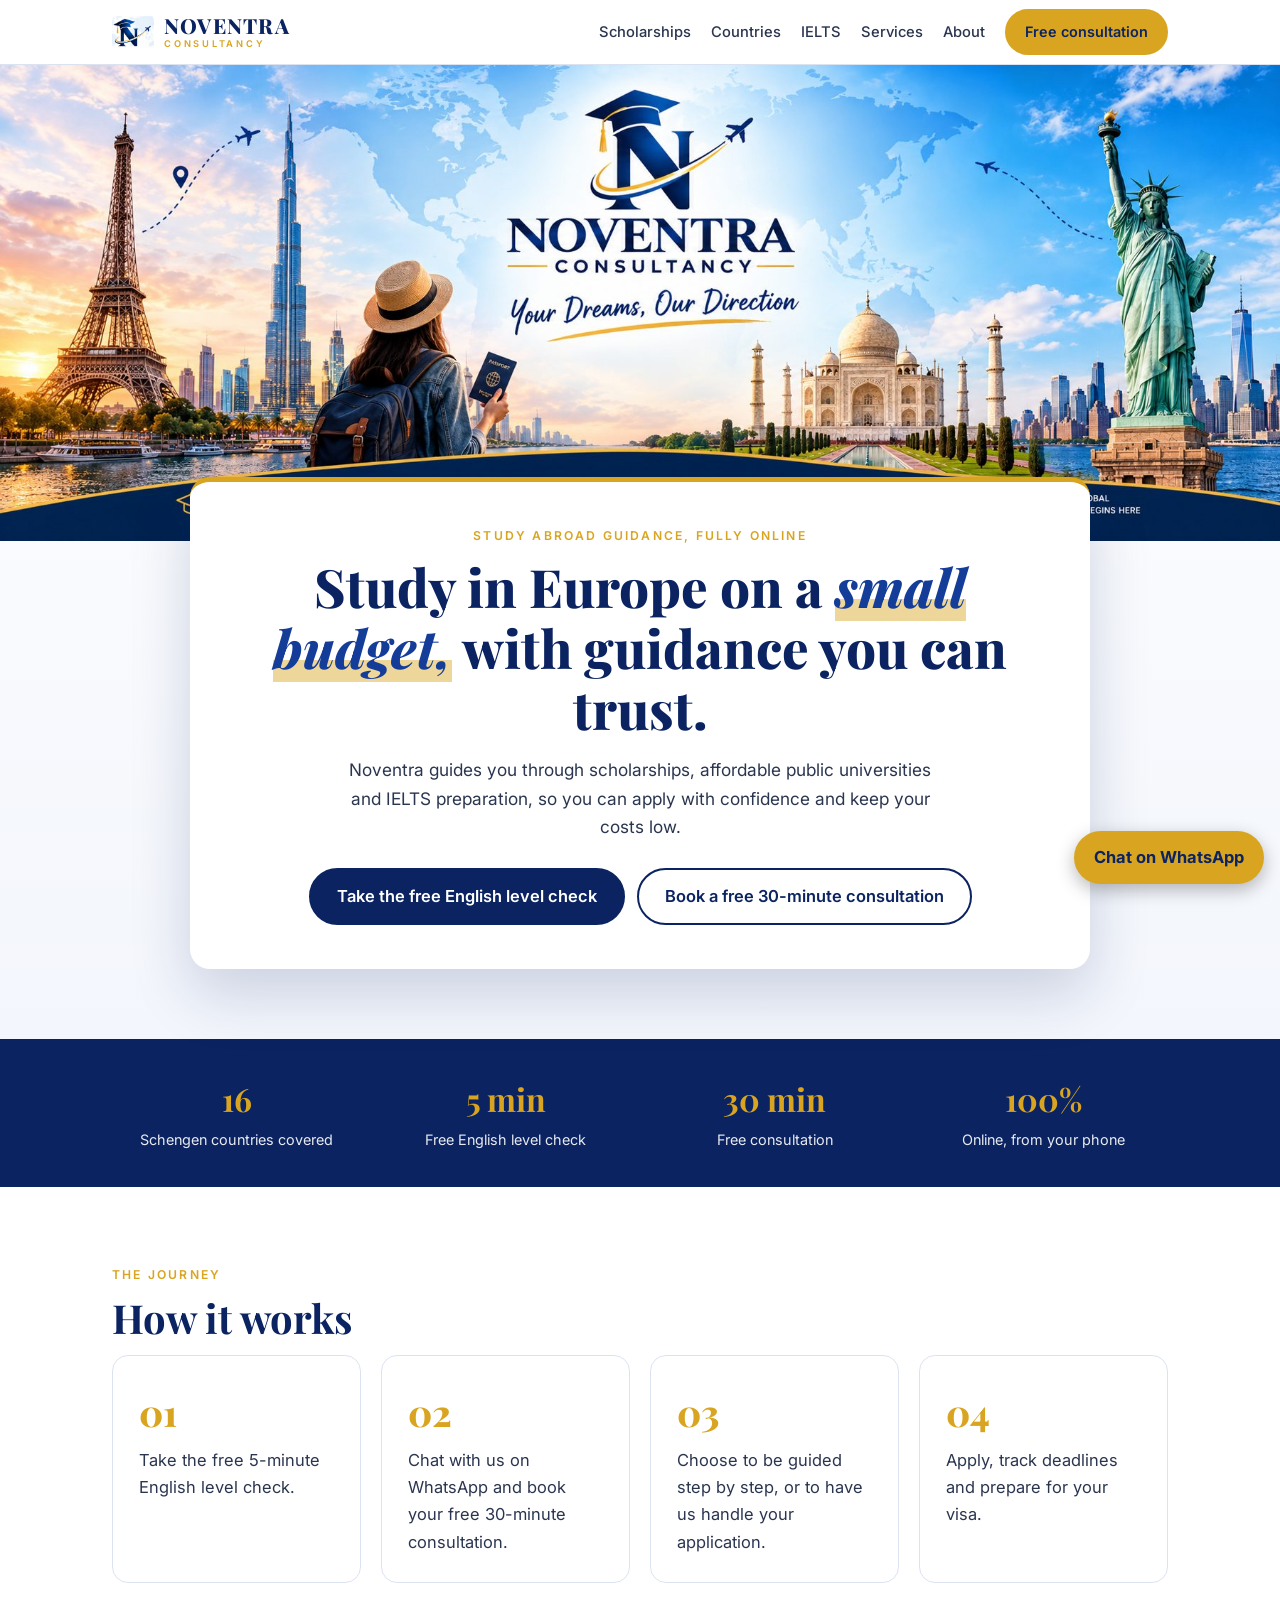
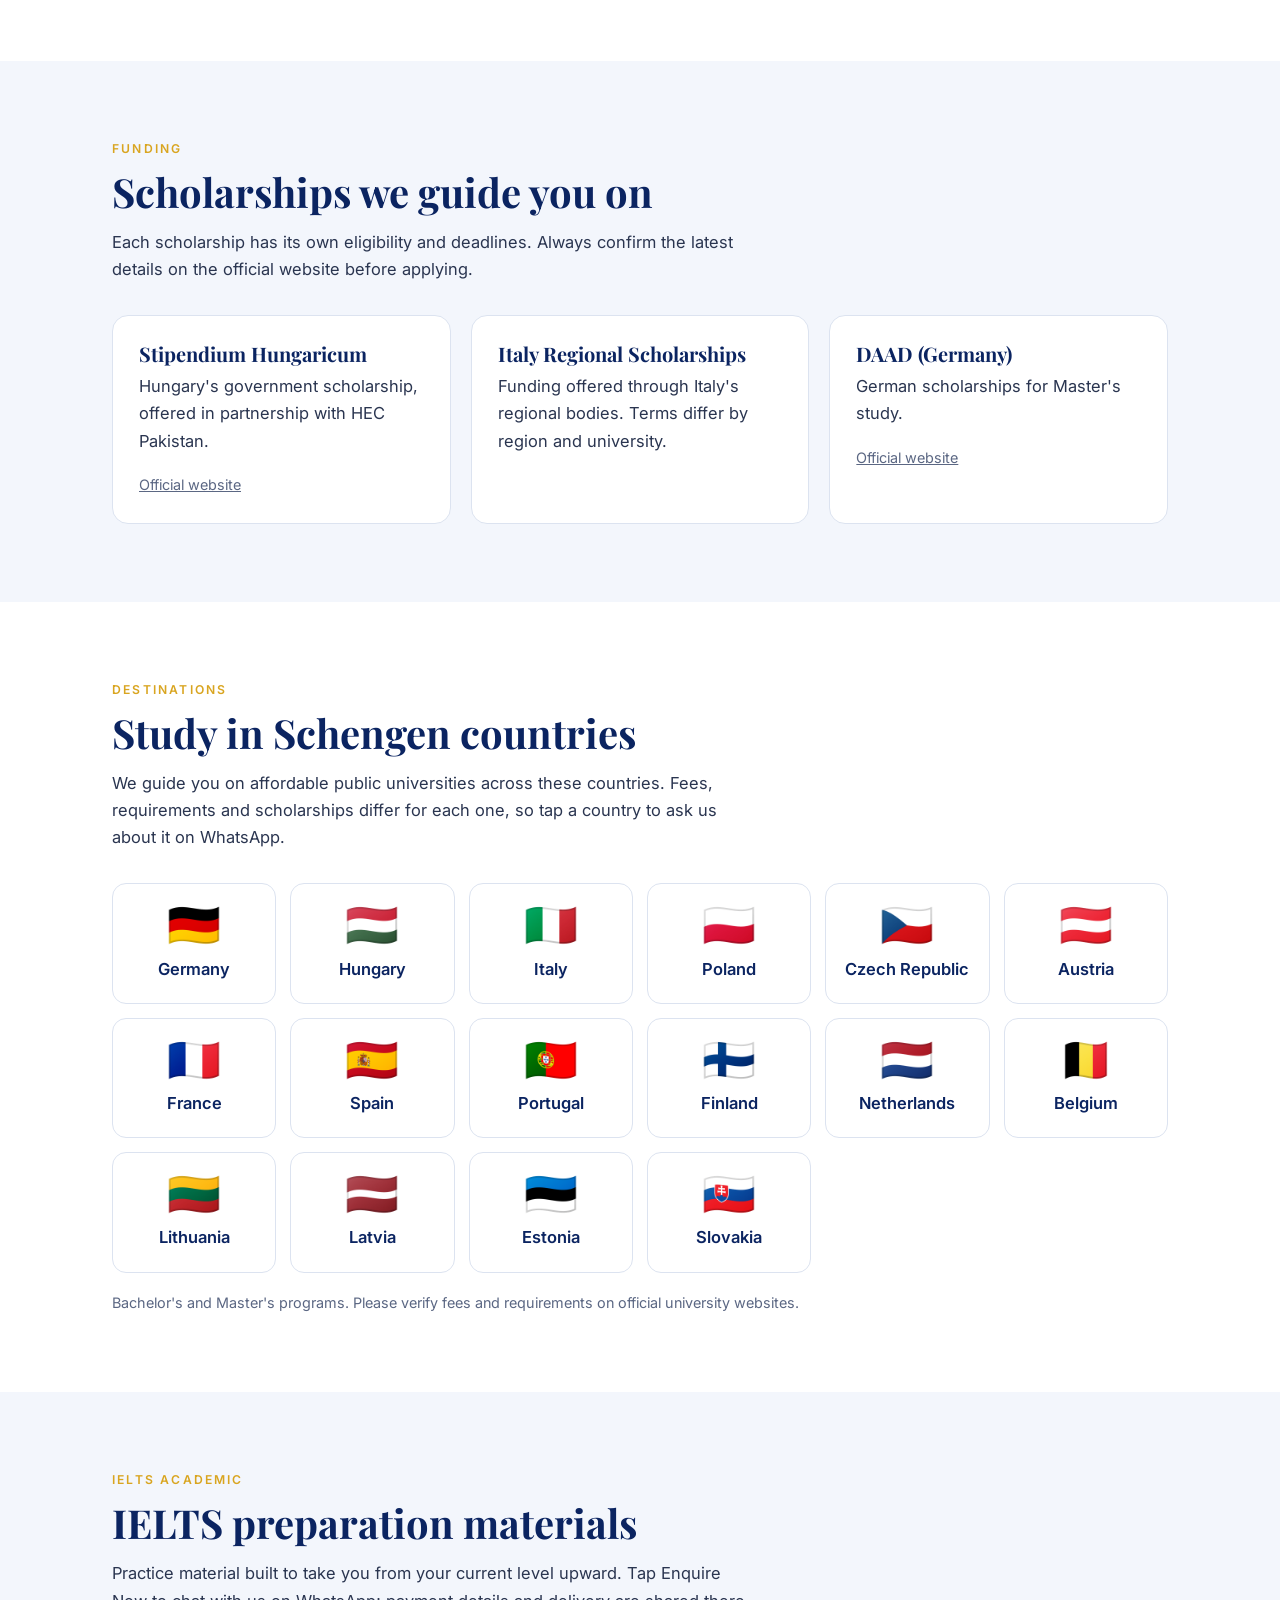
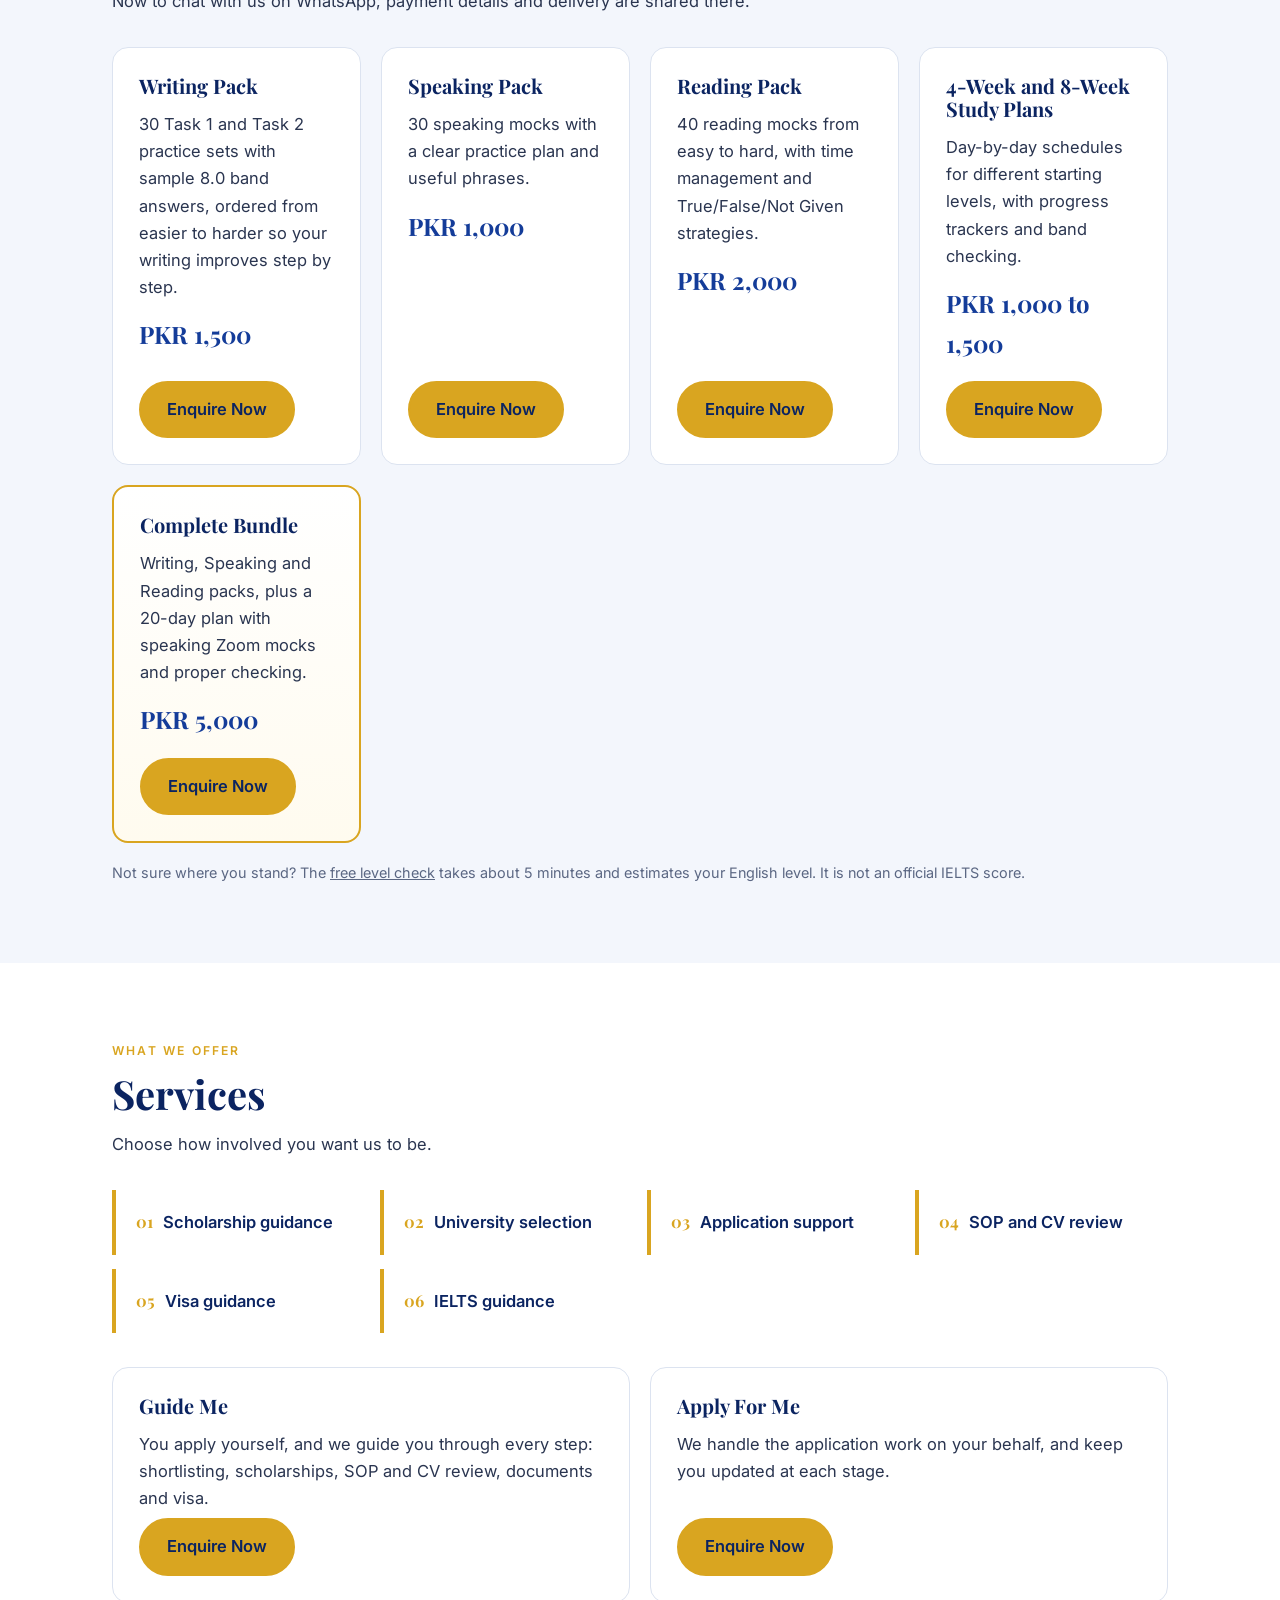
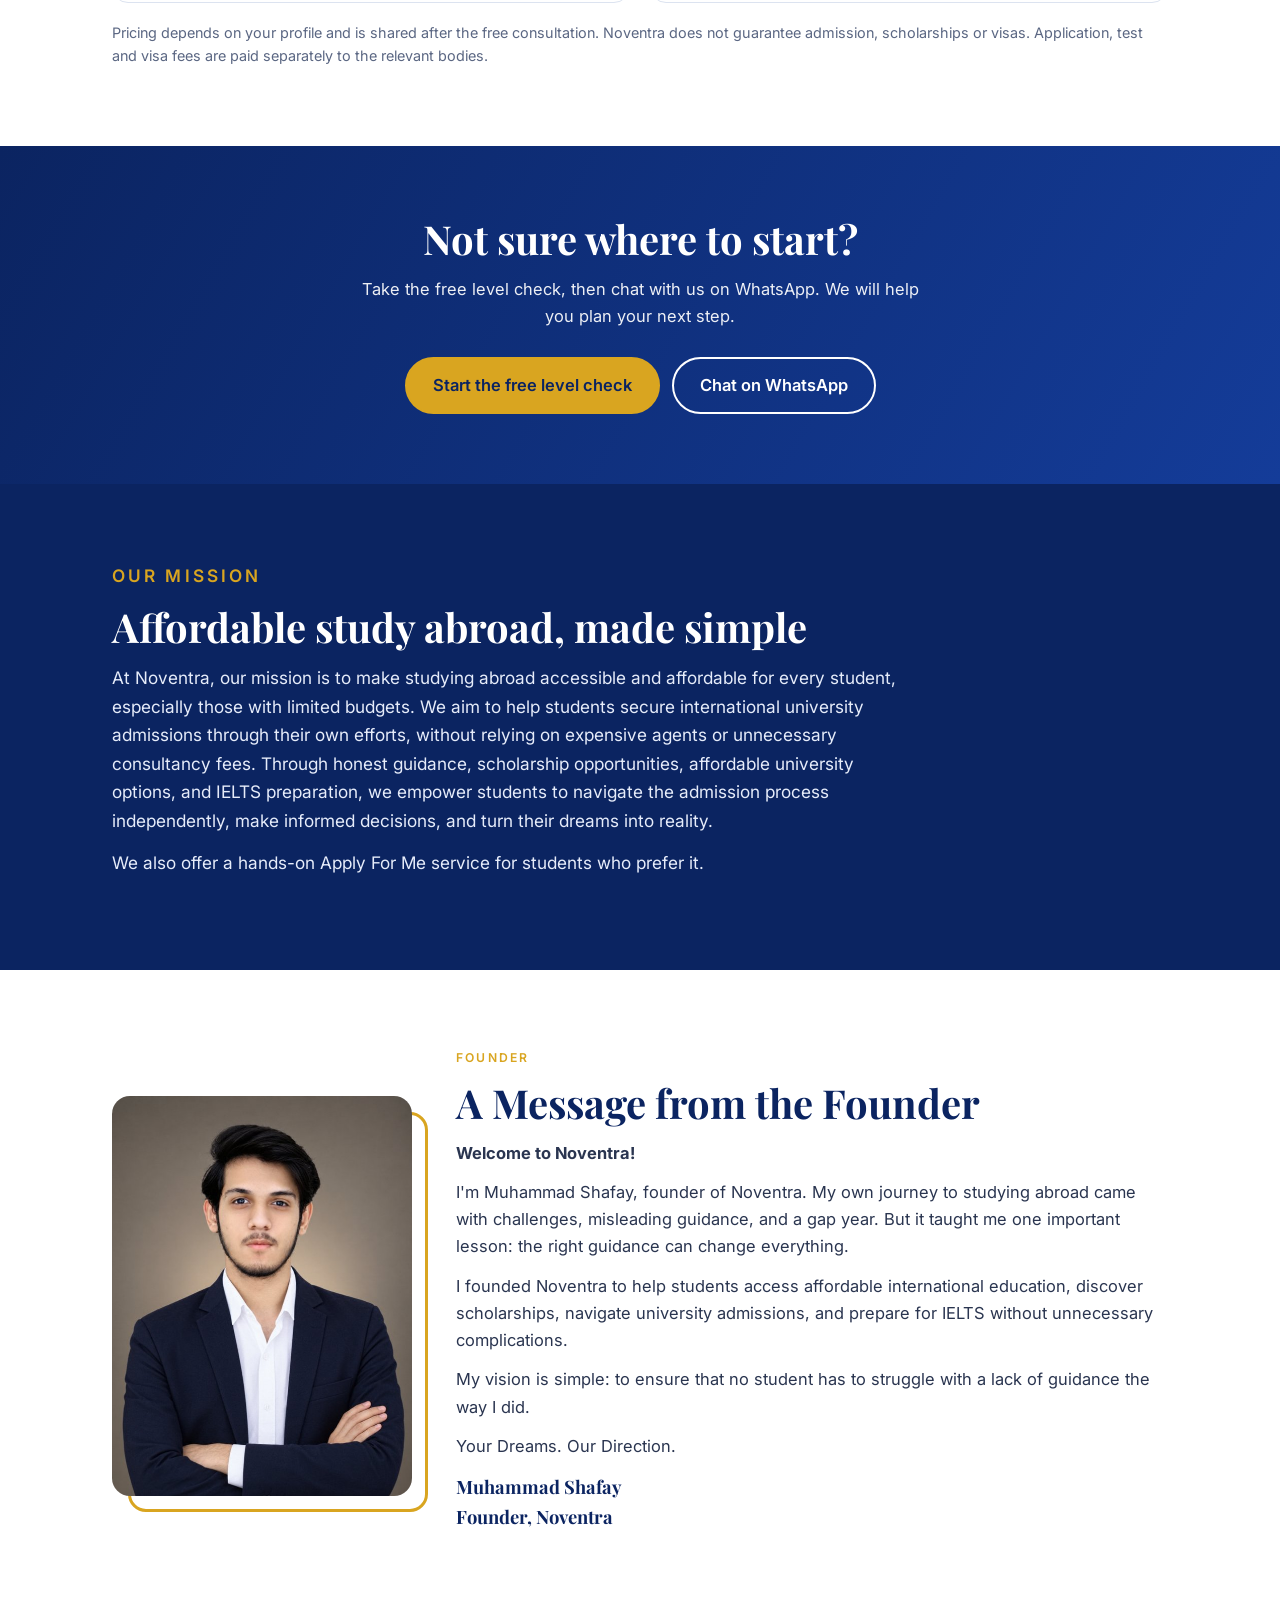
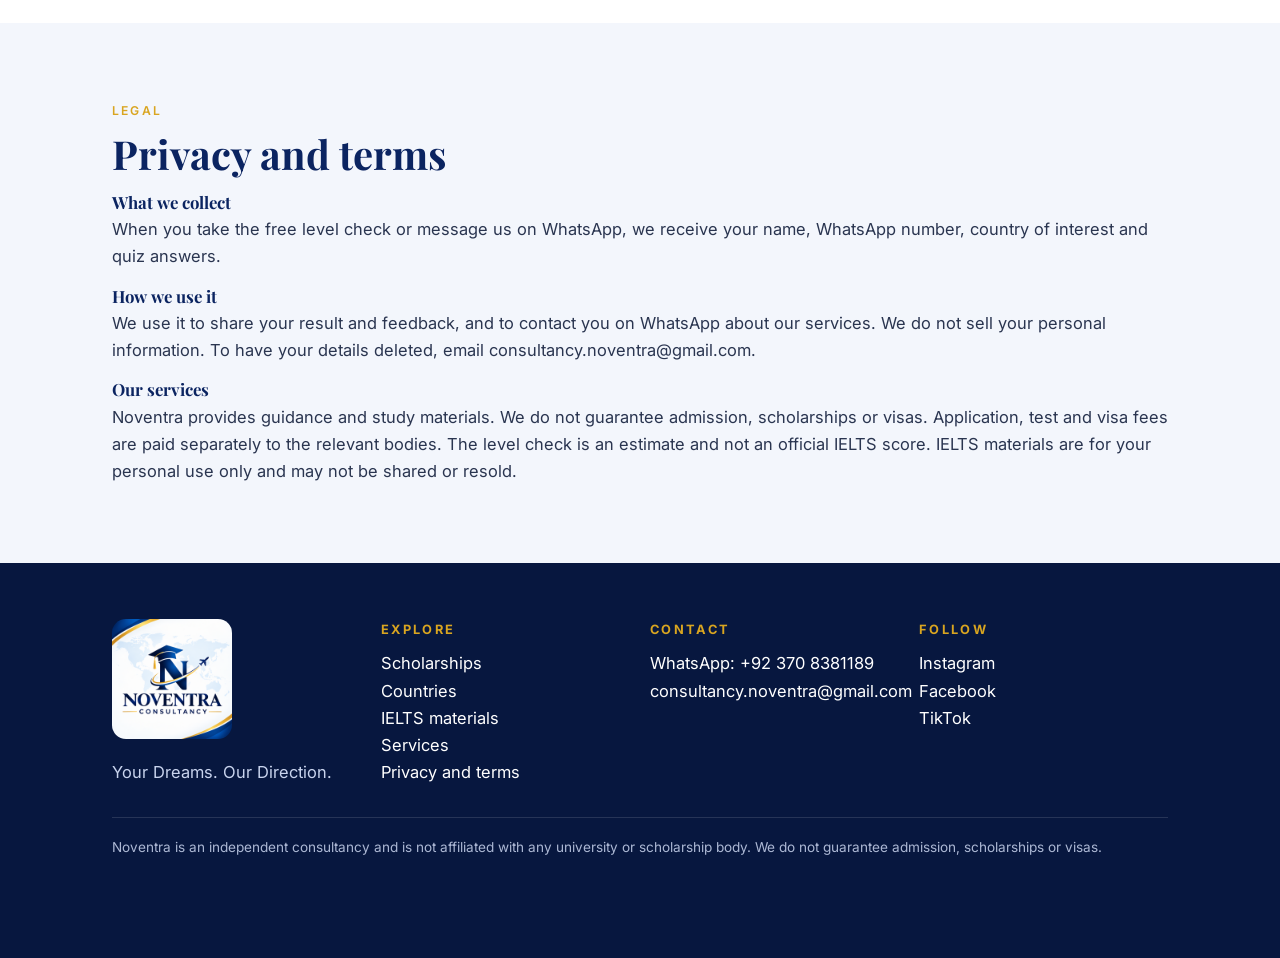
==== index.html @ 5b23f382 "Add files via upload" ====
<!DOCTYPE html>
<html lang="en">
<head>
<meta charset="utf-8">
<meta name="viewport" content="width=device-width, initial-scale=1">
<title>Noventra Consultancy | Study in Europe on a Small Budget</title>
<meta name="description" content="Noventra Consultancy: honest guidance on European scholarships, affordable public universities and IELTS preparation. Your Dreams. Our Direction.">
<link rel="icon" href="favicon.png">
<link rel="apple-touch-icon" href="favicon.png">
<meta property="og:title" content="Noventra Consultancy">
<meta property="og:image" content="banner.jpg">
<link rel="preconnect" href="https://fonts.googleapis.com">
<link href="https://fonts.googleapis.com/css2?family=Inter:wght@400;500;600&family=Playfair+Display:wght@600;700;800&display=swap" rel="stylesheet">
<style>
/* Colors from the Noventra logo. Edit here to change the whole site. */
:root{--ink:#0B2461;--blue:#143C99;--gold:#D9A520;--soft:#F3F6FC;--line:#DCE3F0;--text:#2A3550}
*{box-sizing:border-box;margin:0}
html{scroll-behavior:smooth}
body{font-family:Inter,system-ui,sans-serif;color:var(--text);line-height:1.65;font-size:16.5px;background:#fff}
h1,h2,h3,.serif{font-family:"Playfair Display",Georgia,serif;color:var(--ink);line-height:1.15}
a{color:inherit}
.wrap{max-width:1100px;margin:0 auto;padding:0 22px}
section{padding:78px 0}
.alt{background:var(--soft)}
.eye{text-transform:uppercase;letter-spacing:.18em;font-size:.76rem;font-weight:600;color:var(--gold);margin-bottom:10px}
h2{font-size:clamp(1.8rem,4vw,2.5rem);margin-bottom:14px}
.lead{max-width:64ch;margin-bottom:32px}
.btn{display:inline-block;padding:13px 26px;border-radius:999px;font-weight:600;text-decoration:none;border:2px solid var(--ink);background:var(--ink);color:#fff;transition:.2s}
.btn:hover{transform:translateY(-2px);box-shadow:0 8px 20px rgba(11,36,97,.2)}
.btn.ghost{background:transparent;color:var(--ink)}
.btn.gold{background:var(--gold);border-color:var(--gold);color:var(--ink)}
.btn.sm{padding:9px 18px;font-size:.9rem}
header{position:sticky;top:0;z-index:9;background:rgba(255,255,255,.94);backdrop-filter:blur(8px);border-bottom:1px solid var(--line)}
header .wrap{display:flex;align-items:center;justify-content:space-between;gap:12px;padding-top:9px;padding-bottom:9px}
.brand{display:flex;align-items:center;gap:10px;text-decoration:none}
.brand img{height:42px;width:42px;border-radius:10px}
.brand span{font-family:"Playfair Display",serif;font-weight:800;color:var(--ink);font-size:1.3rem;letter-spacing:.06em;line-height:1}
.brand small{display:block;font-family:Inter,sans-serif;font-size:.58rem;letter-spacing:.3em;font-weight:600;color:var(--gold);margin-top:3px}
nav a{margin-left:20px;text-decoration:none;font-weight:500;font-size:.92rem}
nav a:not(.btn):hover{color:var(--gold)}
@media(max-width:860px){nav a:not(.btn){display:none}}
.hero{padding:0 0 70px;background:linear-gradient(#fff,var(--soft))}
.banner{width:100%;display:block;height:auto}
.herocard{position:relative;margin:-64px auto 0;max-width:900px;background:#fff;border-radius:20px;border-top:5px solid var(--gold);box-shadow:0 24px 60px rgba(11,36,97,.18);padding:44px 40px;text-align:center}
@media(max-width:700px){.herocard{margin-top:-26px;padding:30px 20px}}
h1{font-size:clamp(2rem,5.2vw,3.3rem);font-weight:800}
h1 em{font-style:italic;color:var(--blue);background:linear-gradient(transparent 68%,rgba(217,165,32,.45) 68%)}
.herocard p.sub{max-width:56ch;margin:18px auto 26px;font-size:1.08rem}
.row{display:flex;gap:12px;flex-wrap:wrap;justify-content:center}
.stats{background:var(--ink);color:#fff;padding:34px 0}
.stats .wrap{display:grid;grid-template-columns:repeat(auto-fit,minmax(170px,1fr));gap:20px;text-align:center}
.stats b{display:block;font-family:"Playfair Display",serif;font-size:2rem;color:var(--gold)}
.stats span{font-size:.9rem;opacity:.9}
.grid{display:grid;gap:20px;grid-template-columns:repeat(auto-fit,minmax(240px,1fr))}
.card{background:#fff;border:1px solid var(--line);border-radius:16px;padding:26px;transition:.2s}
.card:hover{transform:translateY(-4px);box-shadow:0 14px 32px rgba(11,36,97,.1)}
.card h3{font-size:1.25rem;margin-bottom:8px}
.prod{display:flex;flex-direction:column;gap:6px}
.prod .btn{margin-top:auto;align-self:flex-start}
.price{font-family:"Playfair Display",serif;font-weight:700;font-size:1.5rem;color:var(--blue);margin:8px 0 12px}
.feat{border:2px solid var(--gold);background:linear-gradient(#fff,#FFFBEF)}
.steps{counter-reset:s;list-style:none;padding:0;display:grid;gap:20px;grid-template-columns:repeat(auto-fit,minmax(220px,1fr))}
.steps li{counter-increment:s;background:#fff;border-radius:16px;padding:26px;border:1px solid var(--line)}
.steps li:before{content:"0" counter(s);font-family:"Playfair Display",serif;font-size:2.3rem;font-weight:800;color:var(--gold);display:block;margin-bottom:4px}
.svcs{display:grid;gap:14px;grid-template-columns:repeat(auto-fit,minmax(230px,1fr));margin-bottom:34px}
.svc{padding:18px 20px;border-left:4px solid var(--gold);background:#fff;border-radius:0 12px 12px 0;font-weight:600;color:var(--ink)}
.svc b{font-family:"Playfair Display",serif;color:var(--gold);margin-right:10px}
.flags{display:grid;gap:14px;grid-template-columns:repeat(auto-fill,minmax(150px,1fr))}
.tile{display:flex;flex-direction:column;align-items:center;gap:8px;background:#fff;border:1px solid var(--line);border-radius:14px;padding:20px 10px;text-decoration:none;font-weight:600;color:var(--ink);text-align:center;transition:.2s}
.tile:hover{border-color:var(--gold);transform:translateY(-3px)}
.flag{font-size:2.7rem;line-height:1;font-family:"Segoe UI Emoji","Apple Color Emoji","Noto Color Emoji",sans-serif}
.note{font-size:.9rem;color:#5b6783;margin-top:18px}
.cta{background:linear-gradient(120deg,var(--ink),var(--blue));color:#fff;text-align:center;padding:70px 0}
.cta h2{color:#fff}.cta p{max-width:56ch;margin:0 auto 26px;opacity:.92}
.mission{background:var(--ink);color:#e6ecfa}
.mission h2{color:#fff}.mission p{max-width:72ch;font-size:1.08rem;margin-bottom:14px}
.founder{display:grid;gap:44px;grid-template-columns:300px 1fr;align-items:center}
@media(max-width:760px){.founder{grid-template-columns:1fr}}
.pic{position:relative}
.pic:before{content:"";position:absolute;inset:16px -16px -16px 16px;border:3px solid var(--gold);border-radius:18px}
.pic img{position:relative;width:100%;aspect-ratio:3/4;object-fit:cover;object-position:top;border-radius:18px;display:block}
.quote p{margin-bottom:12px}
.sig{font-family:"Playfair Display",serif;font-weight:700;color:var(--ink);font-size:1.15rem}
.legal h3{font-size:1.05rem;margin:16px 0 4px}
footer{background:#07173F;color:#c9d4ee;padding:56px 0 100px}
footer a{color:#fff;text-decoration:none}footer a:hover{color:var(--gold)}
footer h4{color:var(--gold);font-size:.8rem;letter-spacing:.18em;text-transform:uppercase;margin-bottom:10px}
.flogo{width:120px;border-radius:14px;margin-bottom:12px}
.fine{border-top:1px solid rgba(255,255,255,.15);margin-top:30px;padding-top:18px;font-size:.85rem;opacity:.85}
.fab{position:fixed;right:16px;bottom:16px;z-index:9;background:var(--gold);color:var(--ink);font-weight:700;text-decoration:none;padding:13px 20px;border-radius:999px;box-shadow:0 6px 18px rgba(0,0,0,.28)}
:focus-visible{outline:3px solid var(--gold);outline-offset:2px}
</style>
</head>
<body>
<header><div class="wrap">
<a class="brand" href="#top"><img src="favicon.png" alt=""><span>NOVENTRA<small>CONSULTANCY</small></span></a>
<nav><a href="#scholarships">Scholarships</a><a href="#countries">Countries</a><a href="#ielts">IELTS</a><a href="#services">Services</a><a href="#about">About</a><a class="btn sm gold" href="https://wa.me/923708381189?text=Hi%20Noventra%2C%20I%20want%20to%20book%20a%20free%20consultation.">Free consultation</a></nav>
</div></header>
<main id="top">
<section class="hero">
<img class="banner" src="banner.jpg" width="1800" height="670" alt="Noventra Consultancy. Your Dreams. Our Direction.">
<div class="wrap"><div class="herocard">
<p class="eye">Study abroad guidance, fully online</p>
<h1>Study in Europe on a <em>small budget,</em> with guidance you can trust.</h1>
<p class="sub">Noventra guides you through scholarships, affordable public universities and IELTS preparation, so you can apply with confidence and keep your costs low.</p>
<div class="row"><a class="btn" href="https://forms.gle/o24CmH8H37z6ZtMg9">Take the free English level check</a><a class="btn ghost" href="https://wa.me/923708381189?text=Hi%20Noventra%2C%20I%20want%20to%20book%20a%20free%20consultation.">Book a free 30-minute consultation</a></div>
</div></div>
</section>
<div class="stats"><div class="wrap">
<div><b>16</b><span>Schengen countries covered</span></div>
<div><b>5 min</b><span>Free English level check</span></div>
<div><b>30 min</b><span>Free consultation</span></div>
<div><b>100%</b><span>Online, from your phone</span></div>
</div></div>
<section id="how"><div class="wrap"><p class="eye">The journey</p><h2>How it works</h2>
<ol class="steps">
<li>Take the free 5-minute English level check.</li>
<li>Chat with us on WhatsApp and book your free 30-minute consultation.</li>
<li>Choose to be guided step by step, or to have us handle your application.</li>
<li>Apply, track deadlines and prepare for your visa.</li>
</ol></div></section>
<section class="alt" id="scholarships"><div class="wrap"><p class="eye">Funding</p><h2>Scholarships we guide you on</h2><p class="lead">Each scholarship has its own eligibility and deadlines. Always confirm the latest details on the official website before applying.</p>
<div class="grid">
<div class="card"><h3>Stipendium Hungaricum</h3><p>Hungary's government scholarship, offered in partnership with HEC Pakistan.</p><p class="note"><a href="https://stipendiumhungaricum.hu">Official website</a></p></div>
<div class="card"><h3>Italy Regional Scholarships</h3><p>Funding offered through Italy's regional bodies. Terms differ by region and university.</p></div>
<div class="card"><h3>DAAD (Germany)</h3><p>German scholarships for Master's study.</p><p class="note"><a href="https://www.daad.de/en/">Official website</a></p></div>
</div></div></section>
<section id="countries"><div class="wrap"><p class="eye">Destinations</p><h2>Study in Schengen countries</h2><p class="lead">We guide you on affordable public universities across these countries. Fees, requirements and scholarships differ for each one, so tap a country to ask us about it on WhatsApp.</p>
<div class="flags"><a class="tile" href="https://wa.me/923708381189?text=Hi%20Noventra%2C%20I%20want%20to%20know%20about%20studying%20in%20Germany."><span class="flag" aria-hidden="true">🇩🇪</span>Germany</a><a class="tile" href="https://wa.me/923708381189?text=Hi%20Noventra%2C%20I%20want%20to%20know%20about%20studying%20in%20Hungary."><span class="flag" aria-hidden="true">🇭🇺</span>Hungary</a><a class="tile" href="https://wa.me/923708381189?text=Hi%20Noventra%2C%20I%20want%20to%20know%20about%20studying%20in%20Italy."><span class="flag" aria-hidden="true">🇮🇹</span>Italy</a><a class="tile" href="https://wa.me/923708381189?text=Hi%20Noventra%2C%20I%20want%20to%20know%20about%20studying%20in%20Poland."><span class="flag" aria-hidden="true">🇵🇱</span>Poland</a><a class="tile" href="https://wa.me/923708381189?text=Hi%20Noventra%2C%20I%20want%20to%20know%20about%20studying%20in%20Czech%20Republic."><span class="flag" aria-hidden="true">🇨🇿</span>Czech Republic</a><a class="tile" href="https://wa.me/923708381189?text=Hi%20Noventra%2C%20I%20want%20to%20know%20about%20studying%20in%20Austria."><span class="flag" aria-hidden="true">🇦🇹</span>Austria</a><a class="tile" href="https://wa.me/923708381189?text=Hi%20Noventra%2C%20I%20want%20to%20know%20about%20studying%20in%20France."><span class="flag" aria-hidden="true">🇫🇷</span>France</a><a class="tile" href="https://wa.me/923708381189?text=Hi%20Noventra%2C%20I%20want%20to%20know%20about%20studying%20in%20Spain."><span class="flag" aria-hidden="true">🇪🇸</span>Spain</a><a class="tile" href="https://wa.me/923708381189?text=Hi%20Noventra%2C%20I%20want%20to%20know%20about%20studying%20in%20Portugal."><span class="flag" aria-hidden="true">🇵🇹</span>Portugal</a><a class="tile" href="https://wa.me/923708381189?text=Hi%20Noventra%2C%20I%20want%20to%20know%20about%20studying%20in%20Finland."><span class="flag" aria-hidden="true">🇫🇮</span>Finland</a><a class="tile" href="https://wa.me/923708381189?text=Hi%20Noventra%2C%20I%20want%20to%20know%20about%20studying%20in%20Netherlands."><span class="flag" aria-hidden="true">🇳🇱</span>Netherlands</a><a class="tile" href="https://wa.me/923708381189?text=Hi%20Noventra%2C%20I%20want%20to%20know%20about%20studying%20in%20Belgium."><span class="flag" aria-hidden="true">🇧🇪</span>Belgium</a><a class="tile" href="https://wa.me/923708381189?text=Hi%20Noventra%2C%20I%20want%20to%20know%20about%20studying%20in%20Lithuania."><span class="flag" aria-hidden="true">🇱🇹</span>Lithuania</a><a class="tile" href="https://wa.me/923708381189?text=Hi%20Noventra%2C%20I%20want%20to%20know%20about%20studying%20in%20Latvia."><span class="flag" aria-hidden="true">🇱🇻</span>Latvia</a><a class="tile" href="https://wa.me/923708381189?text=Hi%20Noventra%2C%20I%20want%20to%20know%20about%20studying%20in%20Estonia."><span class="flag" aria-hidden="true">🇪🇪</span>Estonia</a><a class="tile" href="https://wa.me/923708381189?text=Hi%20Noventra%2C%20I%20want%20to%20know%20about%20studying%20in%20Slovakia."><span class="flag" aria-hidden="true">🇸🇰</span>Slovakia</a></div>
<p class="note">Bachelor's and Master's programs. Please verify fees and requirements on official university websites.</p></div></section>
<section class="alt" id="ielts"><div class="wrap"><p class="eye">IELTS Academic</p><h2>IELTS preparation materials</h2><p class="lead">Practice material built to take you from your current level upward. Tap Enquire Now to chat with us on WhatsApp; payment details and delivery are shared there.</p>
<div class="grid"><div class="card prod"><h3>Writing Pack</h3><p>30 Task 1 and Task 2 practice sets with sample 8.0 band answers, ordered from easier to harder so your writing improves step by step.</p><div class="price">PKR 1,500</div><a class="btn gold" href="https://wa.me/923708381189?text=Hi%20Noventra%2C%20I%27m%20interested%20in%20the%20IELTS%20Writing%20Pack.%20Can%20you%20share%20the%20details%3F">Enquire Now</a></div><div class="card prod"><h3>Speaking Pack</h3><p>30 speaking mocks with a clear practice plan and useful phrases.</p><div class="price">PKR 1,000</div><a class="btn gold" href="https://wa.me/923708381189?text=Hi%20Noventra%2C%20I%27m%20interested%20in%20the%20IELTS%20Speaking%20Pack.%20Can%20you%20share%20the%20details%3F">Enquire Now</a></div><div class="card prod"><h3>Reading Pack</h3><p>40 reading mocks from easy to hard, with time management and True/False/Not Given strategies.</p><div class="price">PKR 2,000</div><a class="btn gold" href="https://wa.me/923708381189?text=Hi%20Noventra%2C%20I%27m%20interested%20in%20the%20IELTS%20Reading%20Pack.%20Can%20you%20share%20the%20details%3F">Enquire Now</a></div><div class="card prod"><h3>4-Week and 8-Week Study Plans</h3><p>Day-by-day schedules for different starting levels, with progress trackers and band checking.</p><div class="price">PKR 1,000 to 1,500</div><a class="btn gold" href="https://wa.me/923708381189?text=Hi%20Noventra%2C%20I%27m%20interested%20in%20the%20IELTS%20Study%20Plans.%20Can%20you%20share%20the%20details%3F">Enquire Now</a></div><div class="card prod feat"><h3>Complete Bundle</h3><p>Writing, Speaking and Reading packs, plus a 20-day plan with speaking Zoom mocks and proper checking.</p><div class="price">PKR 5,000</div><a class="btn gold" href="https://wa.me/923708381189?text=Hi%20Noventra%2C%20I%27m%20interested%20in%20the%20IELTS%20Complete%20Bundle.%20Can%20you%20share%20the%20details%3F">Enquire Now</a></div></div>
<p class="note">Not sure where you stand? The <a href="https://forms.gle/o24CmH8H37z6ZtMg9">free level check</a> takes about 5 minutes and estimates your English level. It is not an official IELTS score.</p></div></section>
<section id="services"><div class="wrap"><p class="eye">What we offer</p><h2>Services</h2><p class="lead">Choose how involved you want us to be.</p>
<div class="svcs"><div class="svc"><b>01</b>Scholarship guidance</div><div class="svc"><b>02</b>University selection</div><div class="svc"><b>03</b>Application support</div><div class="svc"><b>04</b>SOP and CV review</div><div class="svc"><b>05</b>Visa guidance</div><div class="svc"><b>06</b>IELTS guidance</div></div>
<div class="grid">
<div class="card prod"><h3>Guide Me</h3><p>You apply yourself, and we guide you through every step: shortlisting, scholarships, SOP and CV review, documents and visa.</p><a class="btn gold" href="https://wa.me/923708381189?text=Hi%20Noventra%2C%20I%27m%20interested%20in%20the%20Guide%20Me%20plan.%20Can%20you%20share%20the%20details%3F">Enquire Now</a></div>
<div class="card prod"><h3>Apply For Me</h3><p>We handle the application work on your behalf, and keep you updated at each stage.</p><a class="btn gold" href="https://wa.me/923708381189?text=Hi%20Noventra%2C%20I%27m%20interested%20in%20the%20Apply%20For%20Me%20plan.%20Can%20you%20share%20the%20details%3F">Enquire Now</a></div>
</div>
<p class="note">Pricing depends on your profile and is shared after the free consultation. Noventra does not guarantee admission, scholarships or visas. Application, test and visa fees are paid separately to the relevant bodies.</p></div></section>
<section class="cta"><div class="wrap"><h2>Not sure where to start?</h2><p>Take the free level check, then chat with us on WhatsApp. We will help you plan your next step.</p>
<div class="row"><a class="btn gold" href="https://forms.gle/o24CmH8H37z6ZtMg9">Start the free level check</a><a class="btn ghost" style="color:#fff;border-color:#fff" href="https://wa.me/923708381189?text=Hi%20Noventra%2C%20I%20want%20to%20book%20a%20free%20consultation.">Chat on WhatsApp</a></div></div></section>
<section class="mission" id="about"><div class="wrap"><p class="eye">Our mission</p><h2>Affordable study abroad, made simple</h2>
<p>At Noventra, our mission is to make studying abroad accessible and affordable for every student, especially those with limited budgets. We aim to help students secure international university admissions through their own efforts, without relying on expensive agents or unnecessary consultancy fees. Through honest guidance, scholarship opportunities, affordable university options, and IELTS preparation, we empower students to navigate the admission process independently, make informed decisions, and turn their dreams into reality.</p>
<p>We also offer a hands-on Apply For Me service for students who prefer it.</p></div></section>
<section><div class="wrap founder">
<div class="pic"><img src="shafay.jpg" alt="Muhammad Shafay, founder of Noventra" onerror="this.style.visibility='hidden'"></div>
<div class="quote"><p class="eye">Founder</p><h2>A Message from the Founder</h2>
<p><strong>Welcome to Noventra!</strong></p>
<p>I'm Muhammad Shafay, founder of Noventra. My own journey to studying abroad came with challenges, misleading guidance, and a gap year. But it taught me one important lesson: the right guidance can change everything.</p>
<p>I founded Noventra to help students access affordable international education, discover scholarships, navigate university admissions, and prepare for IELTS without unnecessary complications.</p>
<p>My vision is simple: to ensure that no student has to struggle with a lack of guidance the way I did.</p>
<p>Your Dreams. Our Direction.</p>
<p class="sig">Muhammad Shafay<br>Founder, Noventra</p></div>
</div></section>
<section class="alt legal" id="privacy"><div class="wrap"><p class="eye">Legal</p><h2>Privacy and terms</h2>
<h3>What we collect</h3><p>When you take the free level check or message us on WhatsApp, we receive your name, WhatsApp number, country of interest and quiz answers.</p>
<h3>How we use it</h3><p>We use it to share your result and feedback, and to contact you on WhatsApp about our services. We do not sell your personal information. To have your details deleted, email consultancy.noventra@gmail.com.</p>
<h3>Our services</h3><p>Noventra provides guidance and study materials. We do not guarantee admission, scholarships or visas. Application, test and visa fees are paid separately to the relevant bodies. The level check is an estimate and not an official IELTS score. IELTS materials are for your personal use only and may not be shared or resold.</p></div></section>
</main>
<footer><div class="wrap">
<div class="grid">
<div><img class="flogo" src="logo.png" alt="Noventra Consultancy"><p>Your Dreams. Our Direction.</p></div>
<div><h4>Explore</h4><p><a href="#scholarships">Scholarships</a><br><a href="#countries">Countries</a><br><a href="#ielts">IELTS materials</a><br><a href="#services">Services</a><br><a href="#privacy">Privacy and terms</a></p></div>
<div><h4>Contact</h4><p><a href="https://wa.me/923708381189?text=Hi%20Noventra%2C%20I%20want%20to%20book%20a%20free%20consultation.">WhatsApp: +92 370 8381189</a><br><a href="mailto:consultancy.noventra@gmail.com">consultancy.noventra@gmail.com</a></p></div>
<div><h4>Follow</h4><p><a href="https://www.instagram.com/noventra.consultancy">Instagram</a><br><a href="https://www.facebook.com/share/1E3MG2Hus4/">Facebook</a><br><a href="https://www.tiktok.com/@noventra.consultancy">TikTok</a></p></div>
</div>
<p class="fine">Noventra is an independent consultancy and is not affiliated with any university or scholarship body. We do not guarantee admission, scholarships or visas.</p>
</div></footer>
<a class="fab" href="https://wa.me/923708381189?text=Hi%20Noventra%2C%20I%20want%20to%20book%20a%20free%20consultation.">Chat on WhatsApp</a>
</body>
</html>
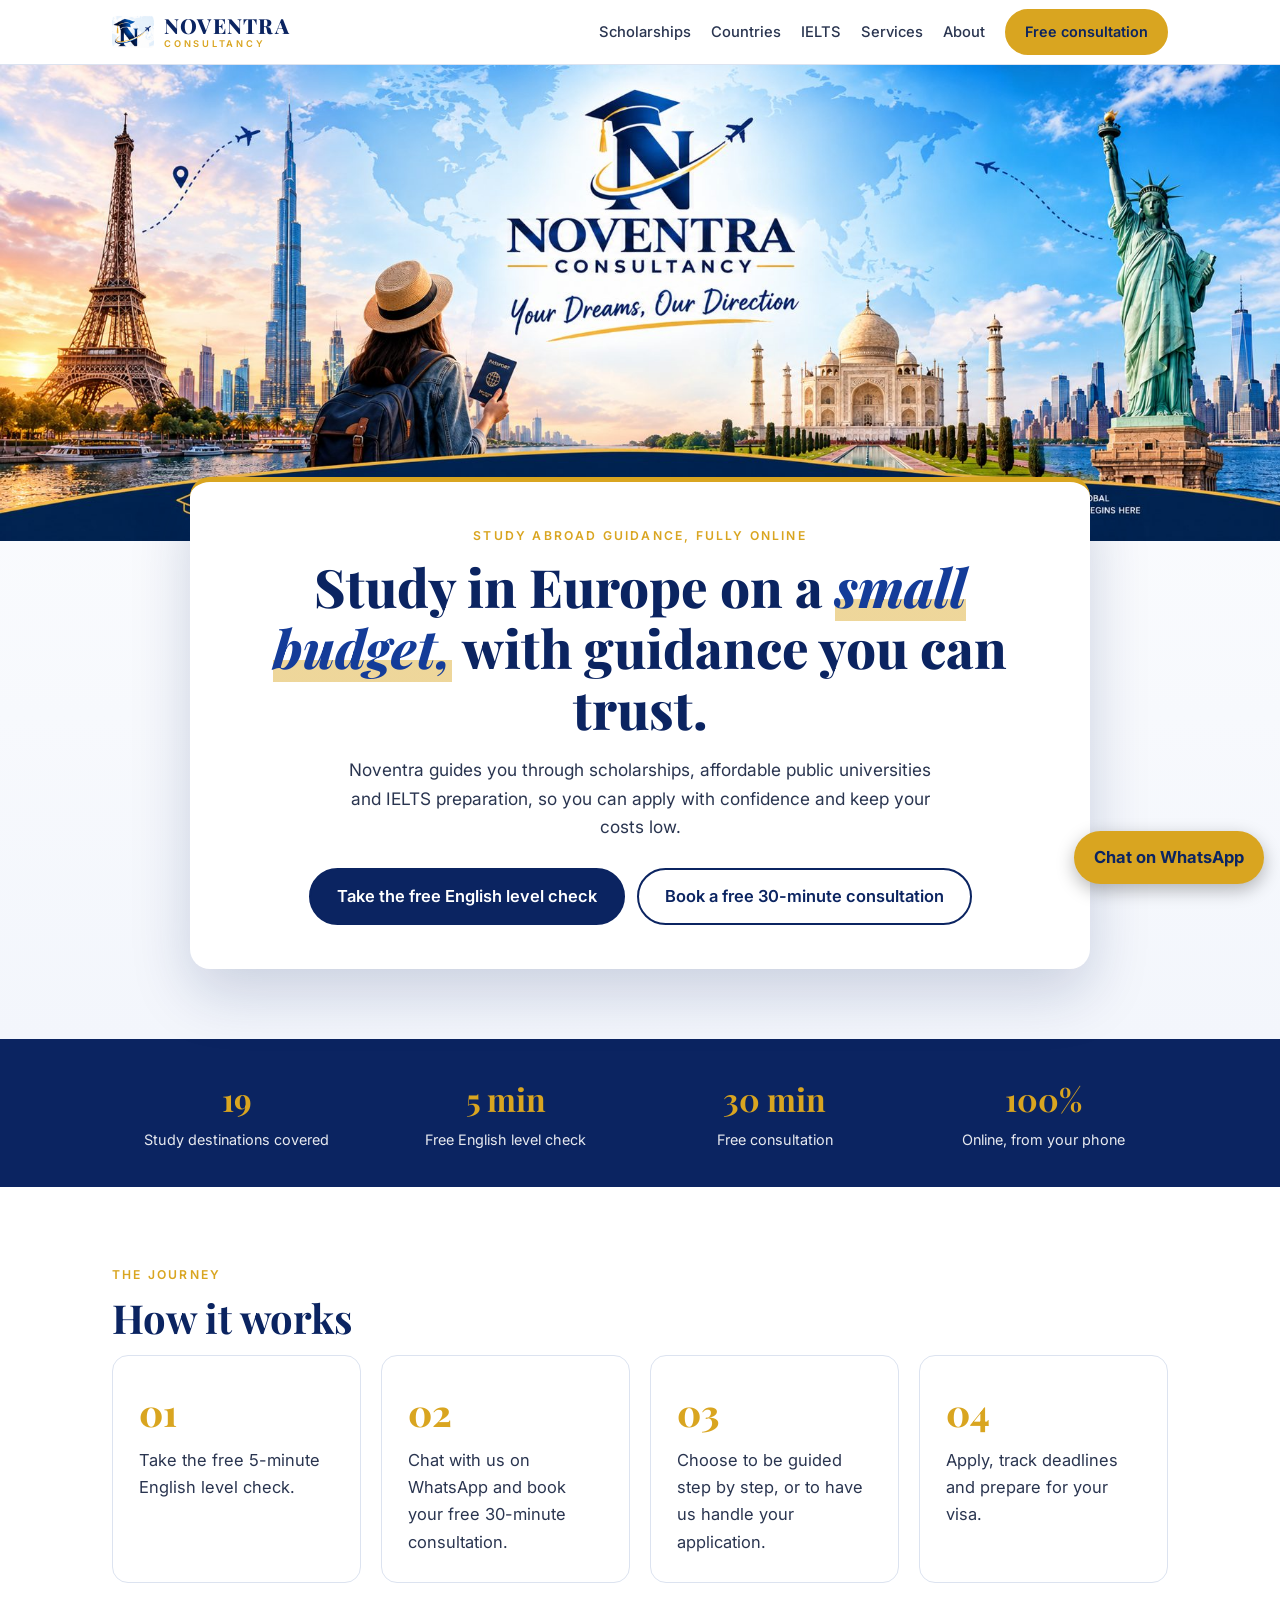
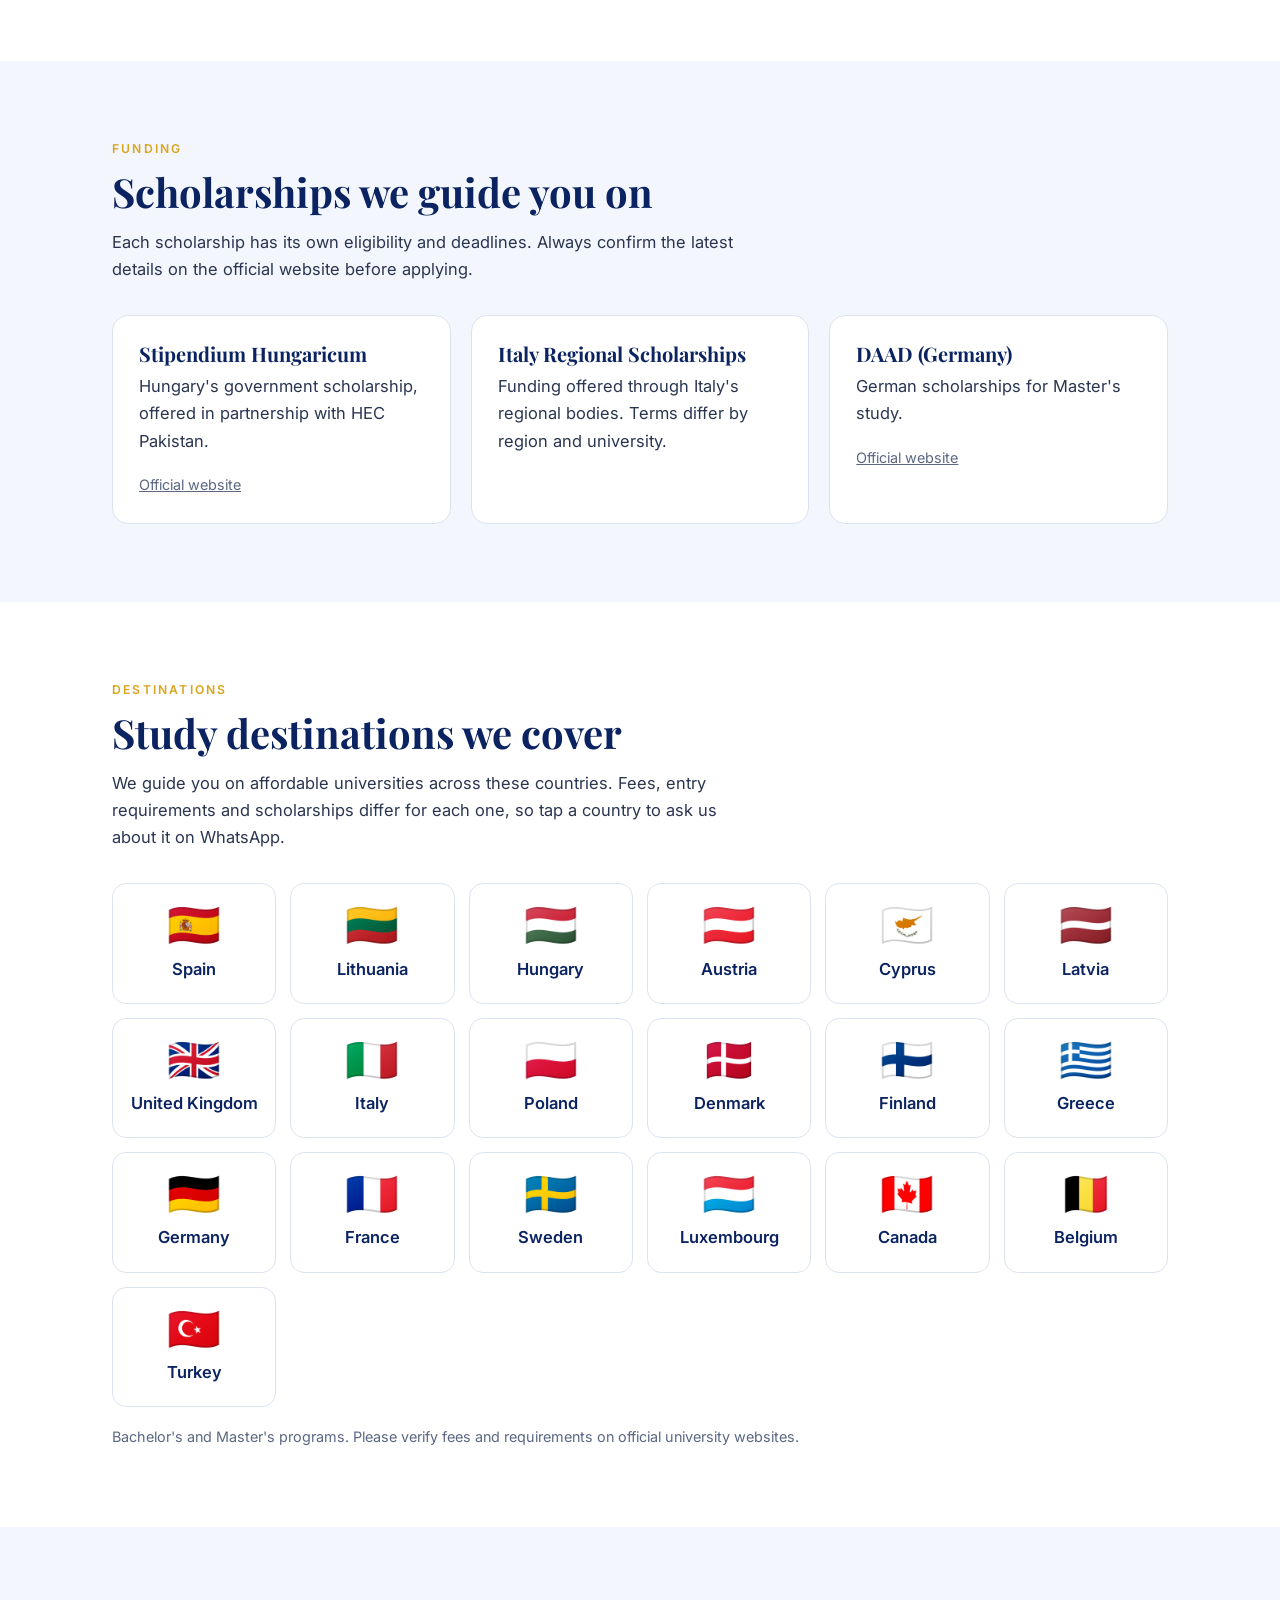
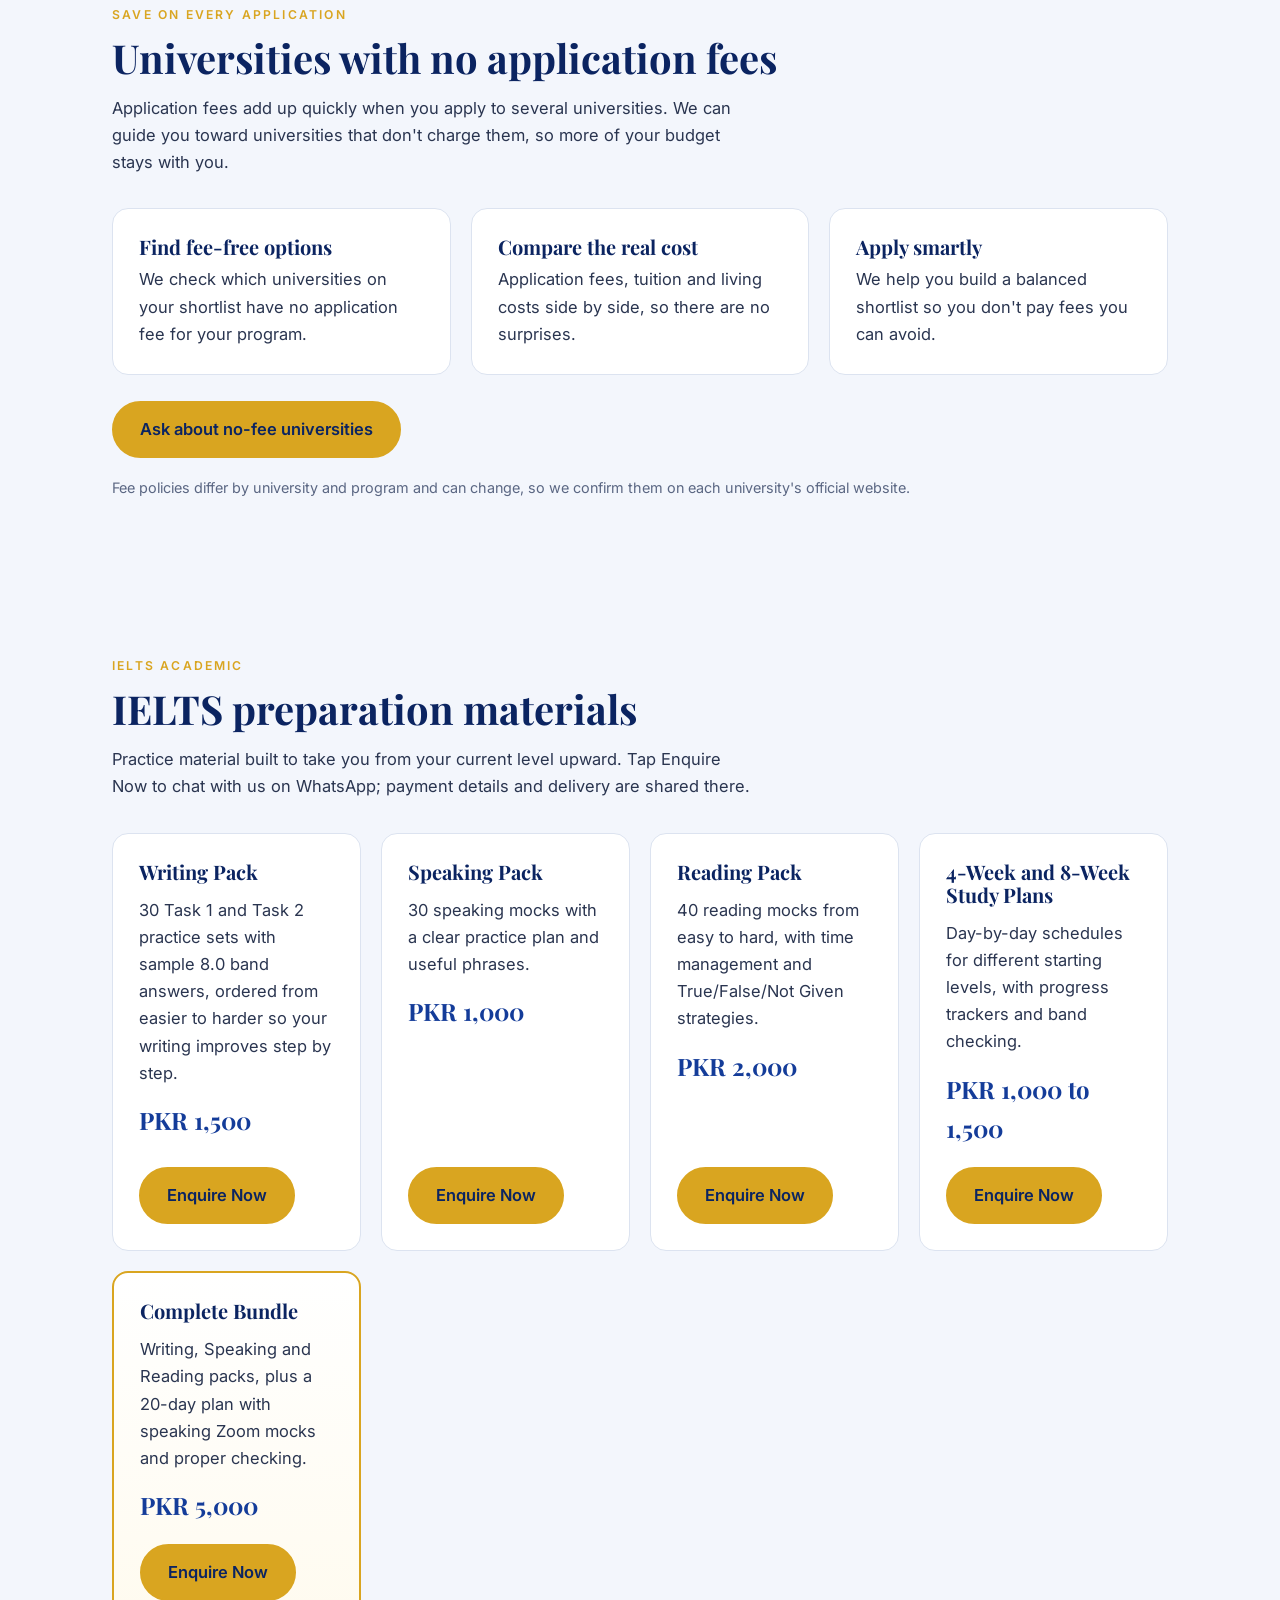
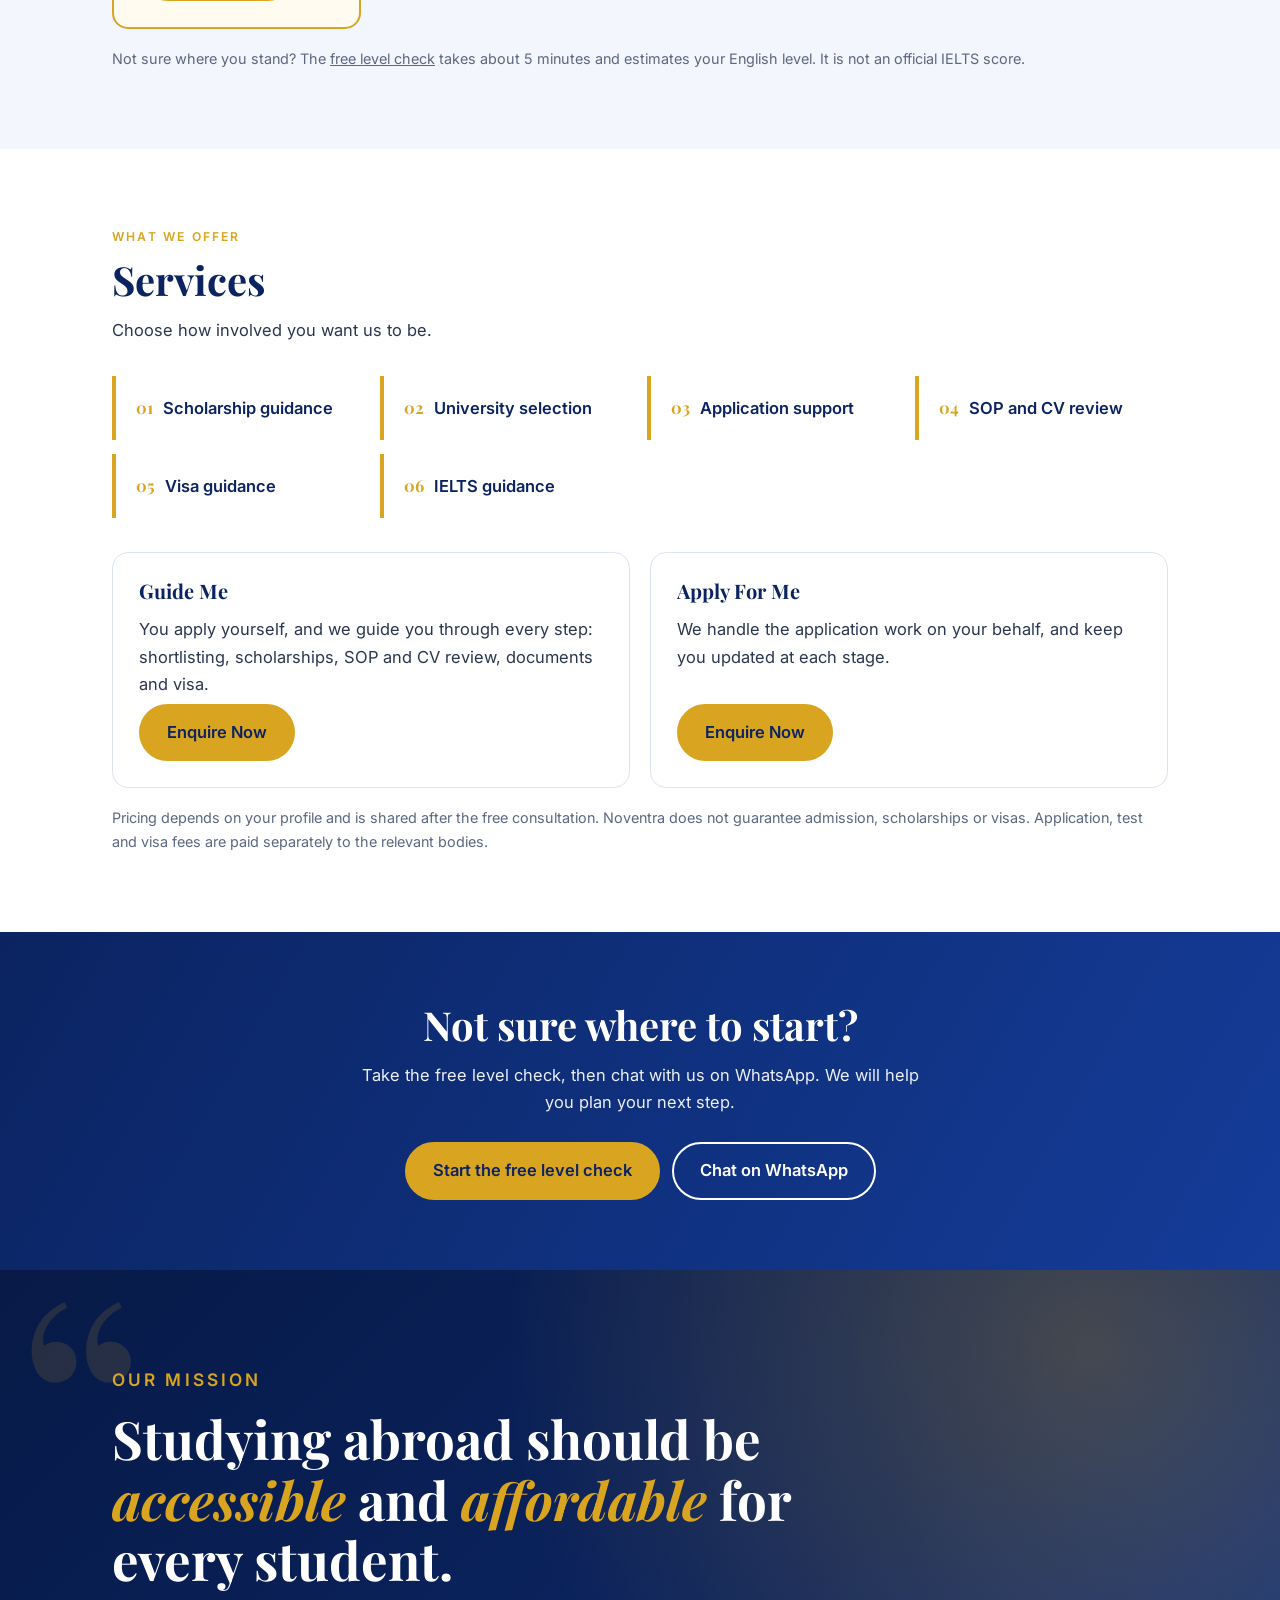
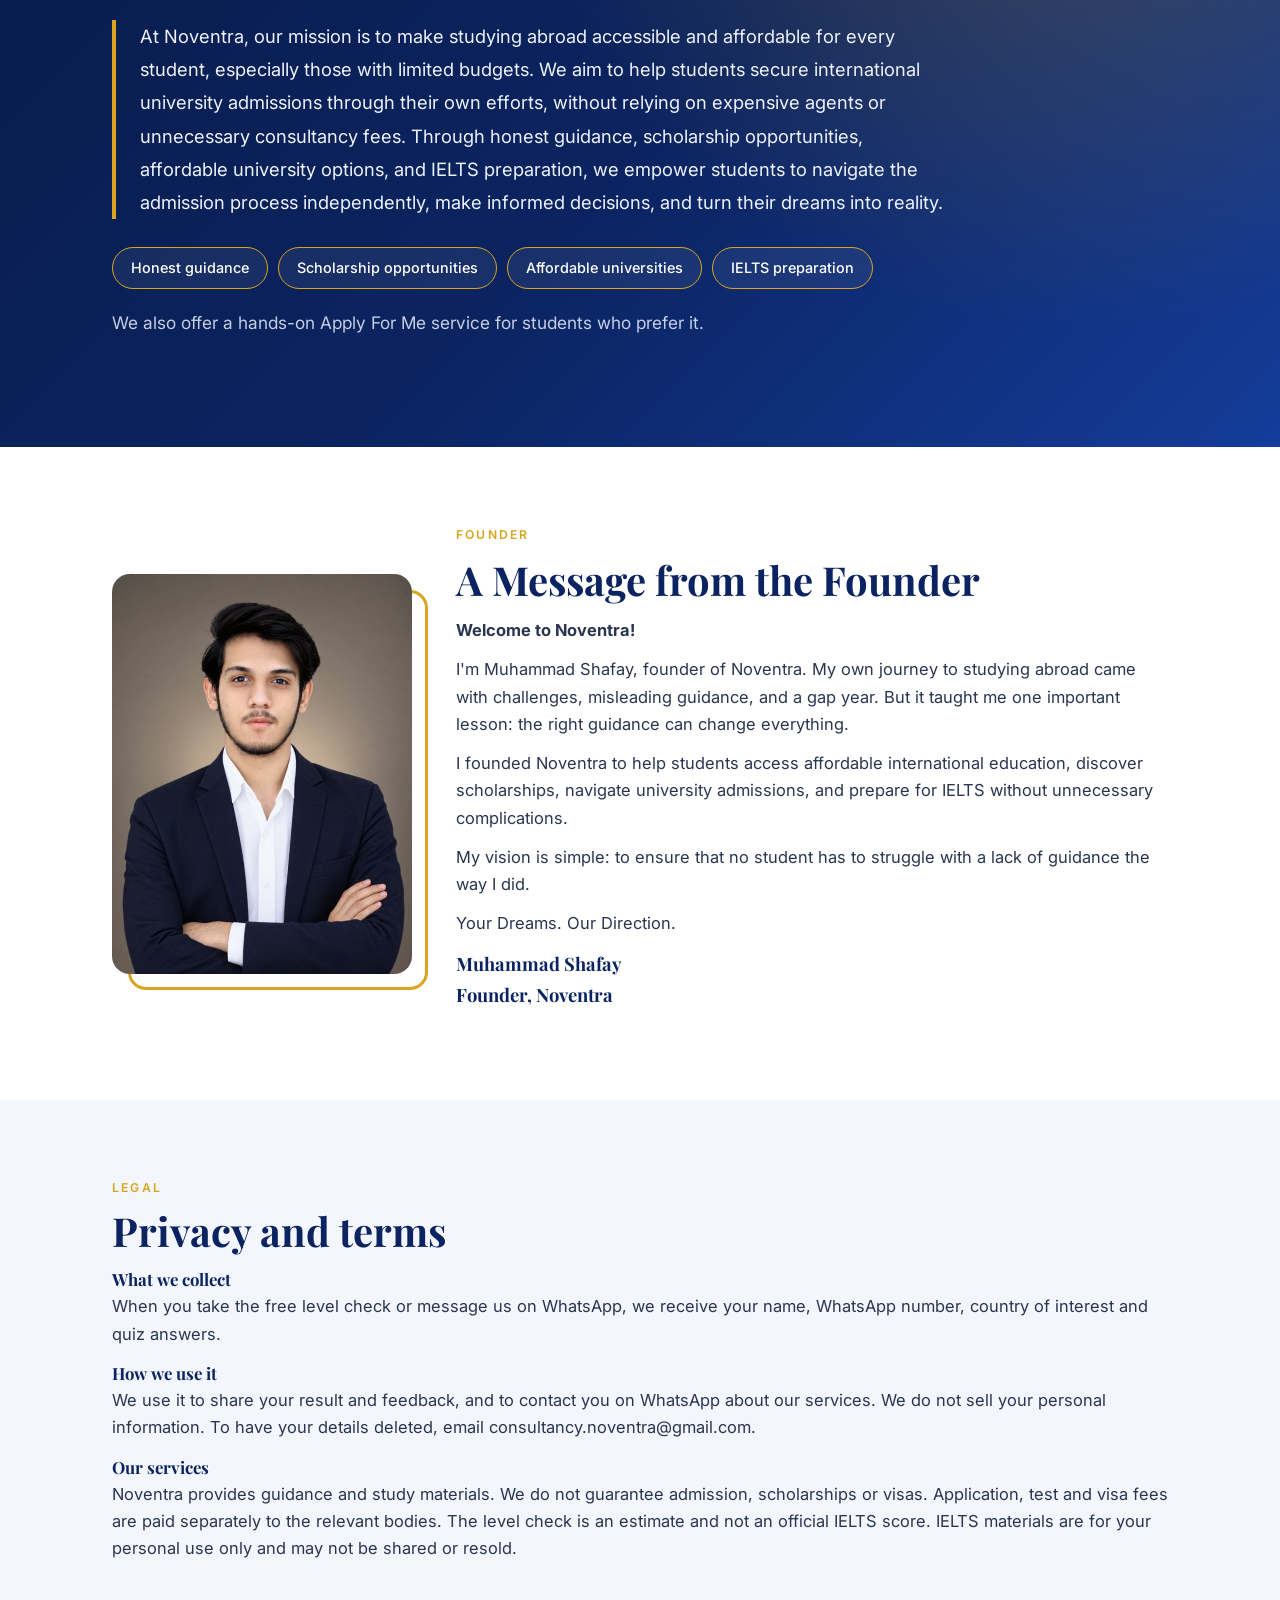
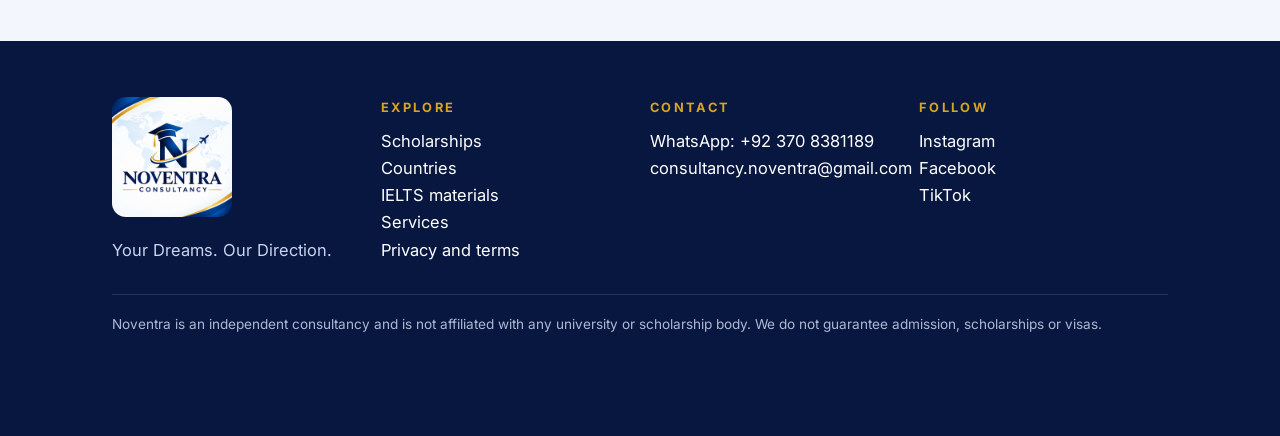
==== commit 57af7c04: "Add files via upload" ====
--- a/index.html
+++ b/index.html
@@ -89,6 +89,15 @@
 .fine{border-top:1px solid rgba(255,255,255,.15);margin-top:30px;padding-top:18px;font-size:.85rem;opacity:.85}
 .fab{position:fixed;right:16px;bottom:16px;z-index:9;background:var(--gold);color:var(--ink);font-weight:700;text-decoration:none;padding:13px 20px;border-radius:999px;box-shadow:0 6px 18px rgba(0,0,0,.28)}
 :focus-visible{outline:3px solid var(--gold);outline-offset:2px}
+.mission{position:relative;overflow:hidden;padding:96px 0;background:radial-gradient(circle at 85% 10%,rgba(217,165,32,.28),transparent 45%),linear-gradient(135deg,#071A47,var(--ink) 55%,var(--blue))}
+.mission:before{content:"\201C";position:absolute;top:-30px;left:14px;font-family:"Playfair Display",serif;font-size:20rem;line-height:1;color:rgba(217,165,32,.14)}
+.mission .wrap{position:relative}
+.mission h2.big{font-size:clamp(2rem,5vw,3.3rem);max-width:20ch;margin-bottom:30px}
+.mission h2.big span{color:var(--gold);font-style:italic}
+.mission blockquote{max-width:70ch;font-size:1.15rem;line-height:1.8;color:#eef2fc;border-left:4px solid var(--gold);padding-left:24px;margin-bottom:28px}
+.pills{display:flex;flex-wrap:wrap;gap:10px;margin-bottom:20px}
+.pills span{border:1px solid var(--gold);color:#fff;padding:8px 18px;border-radius:999px;font-size:.9rem;font-weight:500;background:rgba(255,255,255,.06)}
+.mnote{font-size:.95rem;opacity:.85}
 </style>
 </head>
 <body>
@@ -107,7 +116,7 @@
 </div></div>
 </section>
 <div class="stats"><div class="wrap">
-<div><b>16</b><span>Schengen countries covered</span></div>
+<div><b>19</b><span>Study destinations covered</span></div>
 <div><b>5 min</b><span>Free English level check</span></div>
 <div><b>30 min</b><span>Free consultation</span></div>
 <div><b>100%</b><span>Online, from your phone</span></div>
@@ -125,9 +134,17 @@
 <div class="card"><h3>Italy Regional Scholarships</h3><p>Funding offered through Italy's regional bodies. Terms differ by region and university.</p></div>
 <div class="card"><h3>DAAD (Germany)</h3><p>German scholarships for Master's study.</p><p class="note"><a href="https://www.daad.de/en/">Official website</a></p></div>
 </div></div></section>
-<section id="countries"><div class="wrap"><p class="eye">Destinations</p><h2>Study in Schengen countries</h2><p class="lead">We guide you on affordable public universities across these countries. Fees, requirements and scholarships differ for each one, so tap a country to ask us about it on WhatsApp.</p>
-<div class="flags"><a class="tile" href="https://wa.me/923708381189?text=Hi%20Noventra%2C%20I%20want%20to%20know%20about%20studying%20in%20Germany."><span class="flag" aria-hidden="true">🇩🇪</span>Germany</a><a class="tile" href="https://wa.me/923708381189?text=Hi%20Noventra%2C%20I%20want%20to%20know%20about%20studying%20in%20Hungary."><span class="flag" aria-hidden="true">🇭🇺</span>Hungary</a><a class="tile" href="https://wa.me/923708381189?text=Hi%20Noventra%2C%20I%20want%20to%20know%20about%20studying%20in%20Italy."><span class="flag" aria-hidden="true">🇮🇹</span>Italy</a><a class="tile" href="https://wa.me/923708381189?text=Hi%20Noventra%2C%20I%20want%20to%20know%20about%20studying%20in%20Poland."><span class="flag" aria-hidden="true">🇵🇱</span>Poland</a><a class="tile" href="https://wa.me/923708381189?text=Hi%20Noventra%2C%20I%20want%20to%20know%20about%20studying%20in%20Czech%20Republic."><span class="flag" aria-hidden="true">🇨🇿</span>Czech Republic</a><a class="tile" href="https://wa.me/923708381189?text=Hi%20Noventra%2C%20I%20want%20to%20know%20about%20studying%20in%20Austria."><span class="flag" aria-hidden="true">🇦🇹</span>Austria</a><a class="tile" href="https://wa.me/923708381189?text=Hi%20Noventra%2C%20I%20want%20to%20know%20about%20studying%20in%20France."><span class="flag" aria-hidden="true">🇫🇷</span>France</a><a class="tile" href="https://wa.me/923708381189?text=Hi%20Noventra%2C%20I%20want%20to%20know%20about%20studying%20in%20Spain."><span class="flag" aria-hidden="true">🇪🇸</span>Spain</a><a class="tile" href="https://wa.me/923708381189?text=Hi%20Noventra%2C%20I%20want%20to%20know%20about%20studying%20in%20Portugal."><span class="flag" aria-hidden="true">🇵🇹</span>Portugal</a><a class="tile" href="https://wa.me/923708381189?text=Hi%20Noventra%2C%20I%20want%20to%20know%20about%20studying%20in%20Finland."><span class="flag" aria-hidden="true">🇫🇮</span>Finland</a><a class="tile" href="https://wa.me/923708381189?text=Hi%20Noventra%2C%20I%20want%20to%20know%20about%20studying%20in%20Netherlands."><span class="flag" aria-hidden="true">🇳🇱</span>Netherlands</a><a class="tile" href="https://wa.me/923708381189?text=Hi%20Noventra%2C%20I%20want%20to%20know%20about%20studying%20in%20Belgium."><span class="flag" aria-hidden="true">🇧🇪</span>Belgium</a><a class="tile" href="https://wa.me/923708381189?text=Hi%20Noventra%2C%20I%20want%20to%20know%20about%20studying%20in%20Lithuania."><span class="flag" aria-hidden="true">🇱🇹</span>Lithuania</a><a class="tile" href="https://wa.me/923708381189?text=Hi%20Noventra%2C%20I%20want%20to%20know%20about%20studying%20in%20Latvia."><span class="flag" aria-hidden="true">🇱🇻</span>Latvia</a><a class="tile" href="https://wa.me/923708381189?text=Hi%20Noventra%2C%20I%20want%20to%20know%20about%20studying%20in%20Estonia."><span class="flag" aria-hidden="true">🇪🇪</span>Estonia</a><a class="tile" href="https://wa.me/923708381189?text=Hi%20Noventra%2C%20I%20want%20to%20know%20about%20studying%20in%20Slovakia."><span class="flag" aria-hidden="true">🇸🇰</span>Slovakia</a></div>
+<section id="countries"><div class="wrap"><p class="eye">Destinations</p><h2>Study destinations we cover</h2><p class="lead">We guide you on affordable universities across these countries. Fees, entry requirements and scholarships differ for each one, so tap a country to ask us about it on WhatsApp.</p>
+<div class="flags"><a class="tile" href="https://wa.me/923708381189?text=Hi%20Noventra%2C%20I%20want%20to%20know%20about%20studying%20in%20Spain."><span class="flag" aria-hidden="true">🇪🇸</span>Spain</a><a class="tile" href="https://wa.me/923708381189?text=Hi%20Noventra%2C%20I%20want%20to%20know%20about%20studying%20in%20Lithuania."><span class="flag" aria-hidden="true">🇱🇹</span>Lithuania</a><a class="tile" href="https://wa.me/923708381189?text=Hi%20Noventra%2C%20I%20want%20to%20know%20about%20studying%20in%20Hungary."><span class="flag" aria-hidden="true">🇭🇺</span>Hungary</a><a class="tile" href="https://wa.me/923708381189?text=Hi%20Noventra%2C%20I%20want%20to%20know%20about%20studying%20in%20Austria."><span class="flag" aria-hidden="true">🇦🇹</span>Austria</a><a class="tile" href="https://wa.me/923708381189?text=Hi%20Noventra%2C%20I%20want%20to%20know%20about%20studying%20in%20Cyprus."><span class="flag" aria-hidden="true">🇨🇾</span>Cyprus</a><a class="tile" href="https://wa.me/923708381189?text=Hi%20Noventra%2C%20I%20want%20to%20know%20about%20studying%20in%20Latvia."><span class="flag" aria-hidden="true">🇱🇻</span>Latvia</a><a class="tile" href="https://wa.me/923708381189?text=Hi%20Noventra%2C%20I%20want%20to%20know%20about%20studying%20in%20United%20Kingdom."><span class="flag" aria-hidden="true">🇬🇧</span>United Kingdom</a><a class="tile" href="https://wa.me/923708381189?text=Hi%20Noventra%2C%20I%20want%20to%20know%20about%20studying%20in%20Italy."><span class="flag" aria-hidden="true">🇮🇹</span>Italy</a><a class="tile" href="https://wa.me/923708381189?text=Hi%20Noventra%2C%20I%20want%20to%20know%20about%20studying%20in%20Poland."><span class="flag" aria-hidden="true">🇵🇱</span>Poland</a><a class="tile" href="https://wa.me/923708381189?text=Hi%20Noventra%2C%20I%20want%20to%20know%20about%20studying%20in%20Denmark."><span class="flag" aria-hidden="true">🇩🇰</span>Denmark</a><a class="tile" href="https://wa.me/923708381189?text=Hi%20Noventra%2C%20I%20want%20to%20know%20about%20studying%20in%20Finland."><span class="flag" aria-hidden="true">🇫🇮</span>Finland</a><a class="tile" href="https://wa.me/923708381189?text=Hi%20Noventra%2C%20I%20want%20to%20know%20about%20studying%20in%20Greece."><span class="flag" aria-hidden="true">🇬🇷</span>Greece</a><a class="tile" href="https://wa.me/923708381189?text=Hi%20Noventra%2C%20I%20want%20to%20know%20about%20studying%20in%20Germany."><span class="flag" aria-hidden="true">🇩🇪</span>Germany</a><a class="tile" href="https://wa.me/923708381189?text=Hi%20Noventra%2C%20I%20want%20to%20know%20about%20studying%20in%20France."><span class="flag" aria-hidden="true">🇫🇷</span>France</a><a class="tile" href="https://wa.me/923708381189?text=Hi%20Noventra%2C%20I%20want%20to%20know%20about%20studying%20in%20Sweden."><span class="flag" aria-hidden="true">🇸🇪</span>Sweden</a><a class="tile" href="https://wa.me/923708381189?text=Hi%20Noventra%2C%20I%20want%20to%20know%20about%20studying%20in%20Luxembourg."><span class="flag" aria-hidden="true">🇱🇺</span>Luxembourg</a><a class="tile" href="https://wa.me/923708381189?text=Hi%20Noventra%2C%20I%20want%20to%20know%20about%20studying%20in%20Canada."><span class="flag" aria-hidden="true">🇨🇦</span>Canada</a><a class="tile" href="https://wa.me/923708381189?text=Hi%20Noventra%2C%20I%20want%20to%20know%20about%20studying%20in%20Belgium."><span class="flag" aria-hidden="true">🇧🇪</span>Belgium</a><a class="tile" href="https://wa.me/923708381189?text=Hi%20Noventra%2C%20I%20want%20to%20know%20about%20studying%20in%20Turkey."><span class="flag" aria-hidden="true">🇹🇷</span>Turkey</a></div>
 <p class="note">Bachelor's and Master's programs. Please verify fees and requirements on official university websites.</p></div></section>
+<section class="alt" id="nofee"><div class="wrap"><p class="eye">Save on every application</p><h2>Universities with no application fees</h2><p class="lead">Application fees add up quickly when you apply to several universities. We can guide you toward universities that don't charge them, so more of your budget stays with you.</p>
+<div class="grid">
+<div class="card"><h3>Find fee-free options</h3><p>We check which universities on your shortlist have no application fee for your program.</p></div>
+<div class="card"><h3>Compare the real cost</h3><p>Application fees, tuition and living costs side by side, so there are no surprises.</p></div>
+<div class="card"><h3>Apply smartly</h3><p>We help you build a balanced shortlist so you don't pay fees you can avoid.</p></div>
+</div>
+<div class="row" style="justify-content:flex-start;margin-top:26px"><a class="btn gold" href="https://wa.me/923708381189?text=Hi%20Noventra%2C%20I%20want%20to%20know%20about%20universities%20with%20no%20application%20fees.">Ask about no-fee universities</a></div>
+<p class="note">Fee policies differ by university and program and can change, so we confirm them on each university's official website.</p></div></section>
 <section class="alt" id="ielts"><div class="wrap"><p class="eye">IELTS Academic</p><h2>IELTS preparation materials</h2><p class="lead">Practice material built to take you from your current level upward. Tap Enquire Now to chat with us on WhatsApp; payment details and delivery are shared there.</p>
 <div class="grid"><div class="card prod"><h3>Writing Pack</h3><p>30 Task 1 and Task 2 practice sets with sample 8.0 band answers, ordered from easier to harder so your writing improves step by step.</p><div class="price">PKR 1,500</div><a class="btn gold" href="https://wa.me/923708381189?text=Hi%20Noventra%2C%20I%27m%20interested%20in%20the%20IELTS%20Writing%20Pack.%20Can%20you%20share%20the%20details%3F">Enquire Now</a></div><div class="card prod"><h3>Speaking Pack</h3><p>30 speaking mocks with a clear practice plan and useful phrases.</p><div class="price">PKR 1,000</div><a class="btn gold" href="https://wa.me/923708381189?text=Hi%20Noventra%2C%20I%27m%20interested%20in%20the%20IELTS%20Speaking%20Pack.%20Can%20you%20share%20the%20details%3F">Enquire Now</a></div><div class="card prod"><h3>Reading Pack</h3><p>40 reading mocks from easy to hard, with time management and True/False/Not Given strategies.</p><div class="price">PKR 2,000</div><a class="btn gold" href="https://wa.me/923708381189?text=Hi%20Noventra%2C%20I%27m%20interested%20in%20the%20IELTS%20Reading%20Pack.%20Can%20you%20share%20the%20details%3F">Enquire Now</a></div><div class="card prod"><h3>4-Week and 8-Week Study Plans</h3><p>Day-by-day schedules for different starting levels, with progress trackers and band checking.</p><div class="price">PKR 1,000 to 1,500</div><a class="btn gold" href="https://wa.me/923708381189?text=Hi%20Noventra%2C%20I%27m%20interested%20in%20the%20IELTS%20Study%20Plans.%20Can%20you%20share%20the%20details%3F">Enquire Now</a></div><div class="card prod feat"><h3>Complete Bundle</h3><p>Writing, Speaking and Reading packs, plus a 20-day plan with speaking Zoom mocks and proper checking.</p><div class="price">PKR 5,000</div><a class="btn gold" href="https://wa.me/923708381189?text=Hi%20Noventra%2C%20I%27m%20interested%20in%20the%20IELTS%20Complete%20Bundle.%20Can%20you%20share%20the%20details%3F">Enquire Now</a></div></div>
 <p class="note">Not sure where you stand? The <a href="https://forms.gle/o24CmH8H37z6ZtMg9">free level check</a> takes about 5 minutes and estimates your English level. It is not an official IELTS score.</p></div></section>
@@ -140,9 +157,13 @@
 <p class="note">Pricing depends on your profile and is shared after the free consultation. Noventra does not guarantee admission, scholarships or visas. Application, test and visa fees are paid separately to the relevant bodies.</p></div></section>
 <section class="cta"><div class="wrap"><h2>Not sure where to start?</h2><p>Take the free level check, then chat with us on WhatsApp. We will help you plan your next step.</p>
 <div class="row"><a class="btn gold" href="https://forms.gle/o24CmH8H37z6ZtMg9">Start the free level check</a><a class="btn ghost" style="color:#fff;border-color:#fff" href="https://wa.me/923708381189?text=Hi%20Noventra%2C%20I%20want%20to%20book%20a%20free%20consultation.">Chat on WhatsApp</a></div></div></section>
-<section class="mission" id="about"><div class="wrap"><p class="eye">Our mission</p><h2>Affordable study abroad, made simple</h2>
-<p>At Noventra, our mission is to make studying abroad accessible and affordable for every student, especially those with limited budgets. We aim to help students secure international university admissions through their own efforts, without relying on expensive agents or unnecessary consultancy fees. Through honest guidance, scholarship opportunities, affordable university options, and IELTS preparation, we empower students to navigate the admission process independently, make informed decisions, and turn their dreams into reality.</p>
-<p>We also offer a hands-on Apply For Me service for students who prefer it.</p></div></section>
+<section class="mission" id="about"><div class="wrap">
+<p class="eye">Our mission</p>
+<h2 class="big">Studying abroad should be <span>accessible</span> and <span>affordable</span> for every student.</h2>
+<blockquote>At Noventra, our mission is to make studying abroad accessible and affordable for every student, especially those with limited budgets. We aim to help students secure international university admissions through their own efforts, without relying on expensive agents or unnecessary consultancy fees. Through honest guidance, scholarship opportunities, affordable university options, and IELTS preparation, we empower students to navigate the admission process independently, make informed decisions, and turn their dreams into reality.</blockquote>
+<div class="pills"><span>Honest guidance</span><span>Scholarship opportunities</span><span>Affordable universities</span><span>IELTS preparation</span></div>
+<p class="mnote">We also offer a hands-on Apply For Me service for students who prefer it.</p>
+</div></section>
 <section><div class="wrap founder">
 <div class="pic"><img src="shafay.jpg" alt="Muhammad Shafay, founder of Noventra" onerror="this.style.visibility='hidden'"></div>
 <div class="quote"><p class="eye">Founder</p><h2>A Message from the Founder</h2>
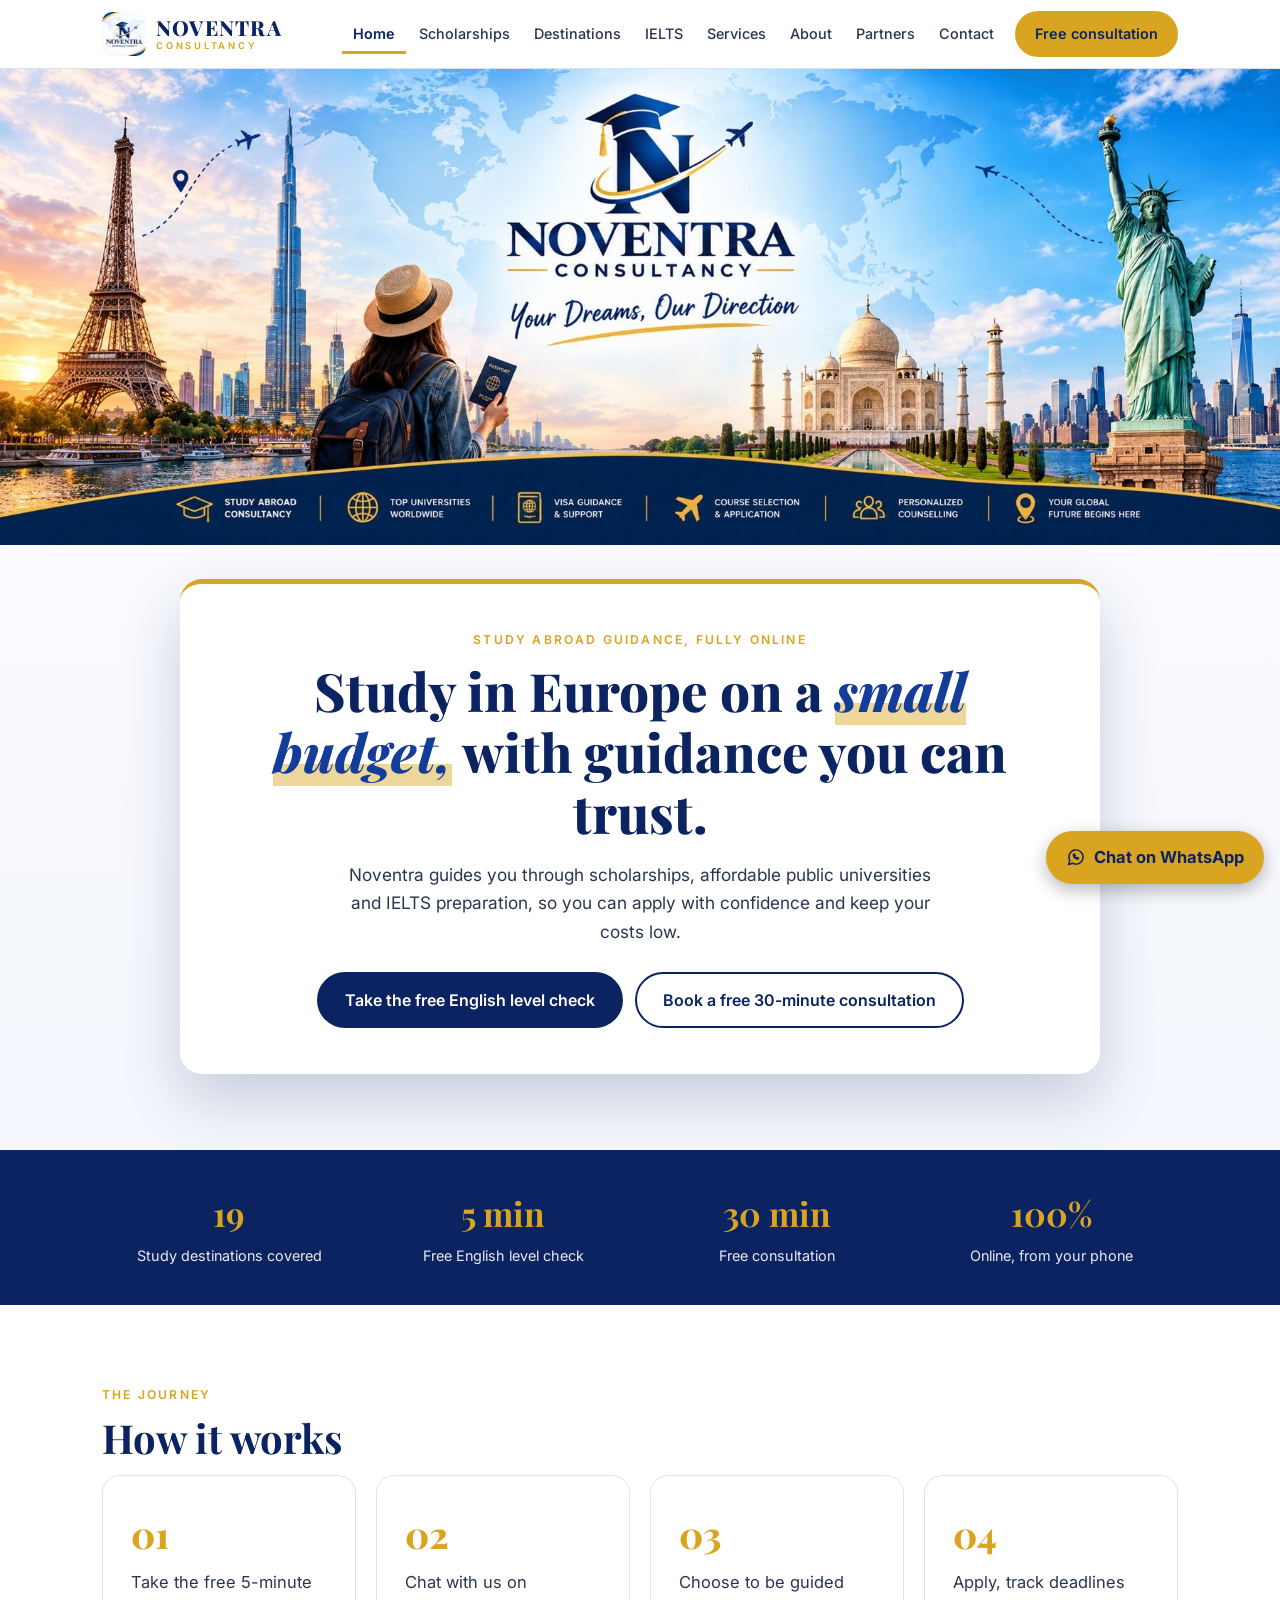
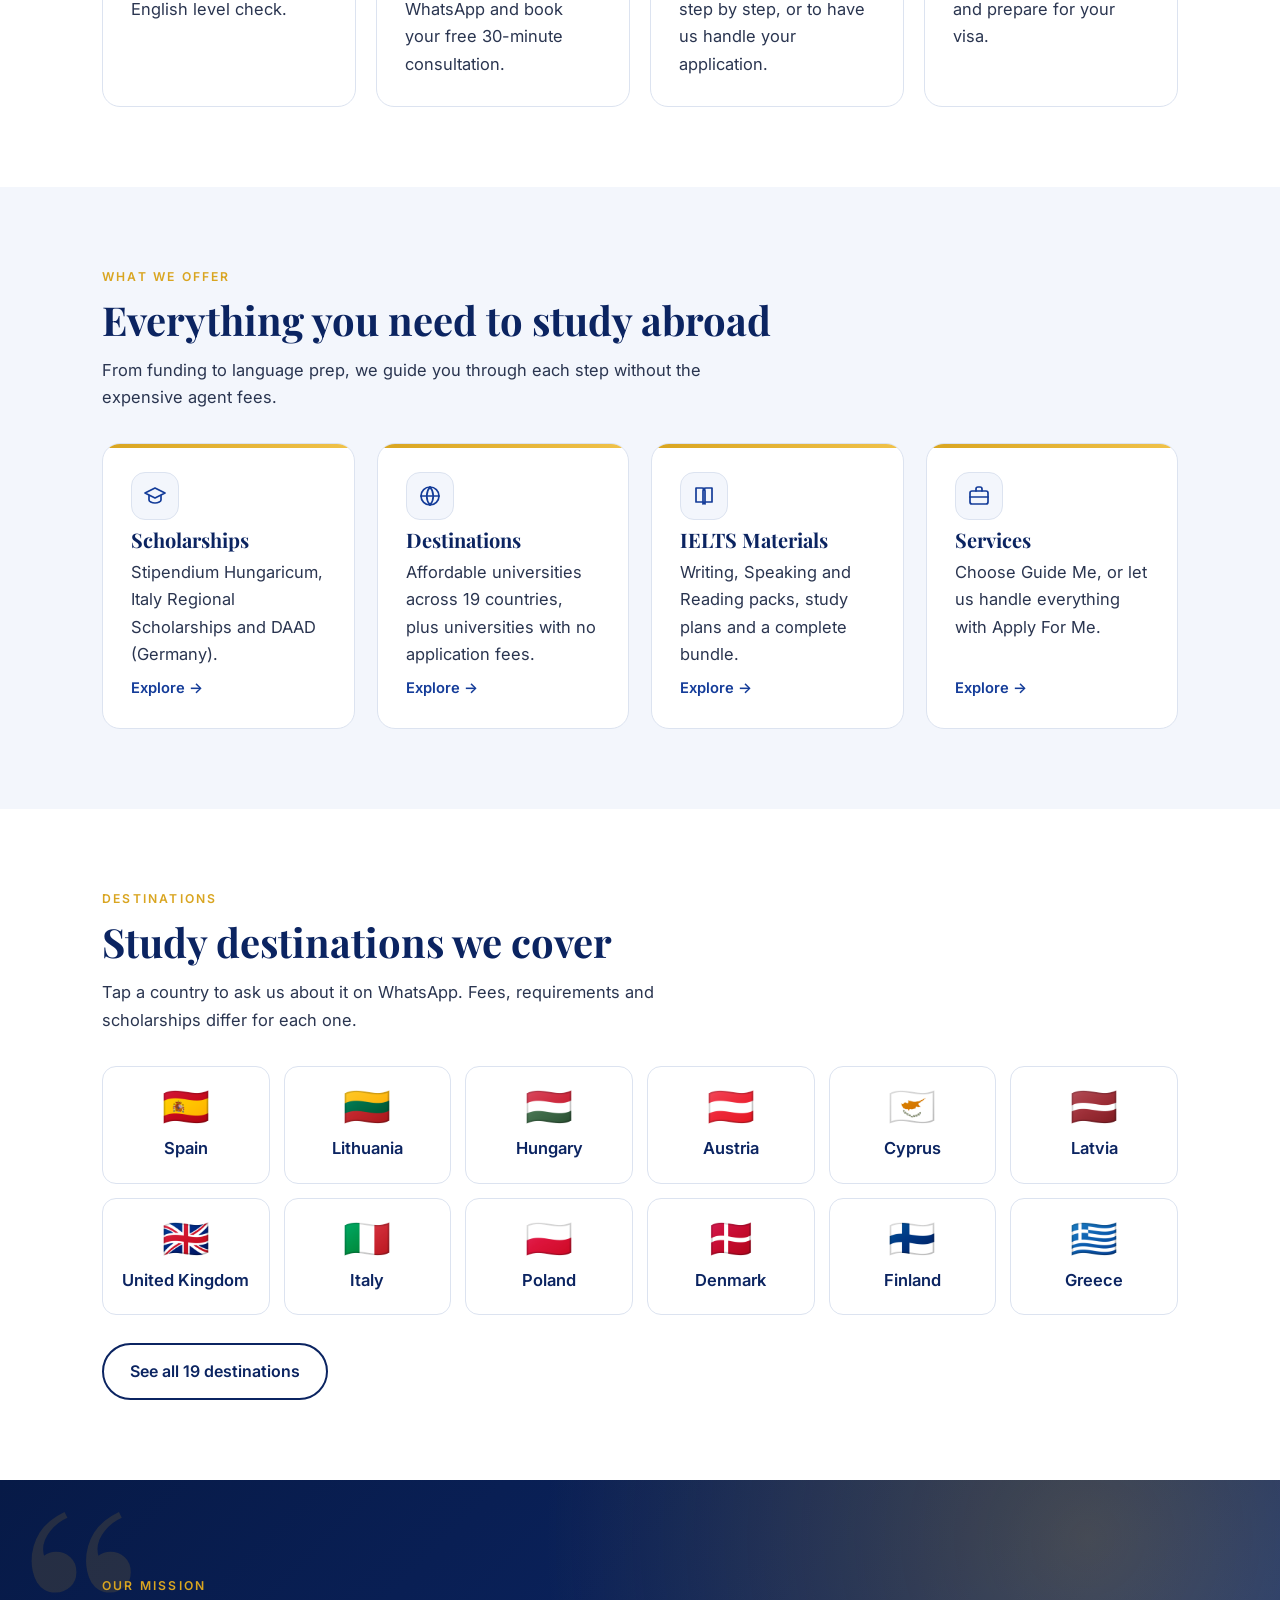
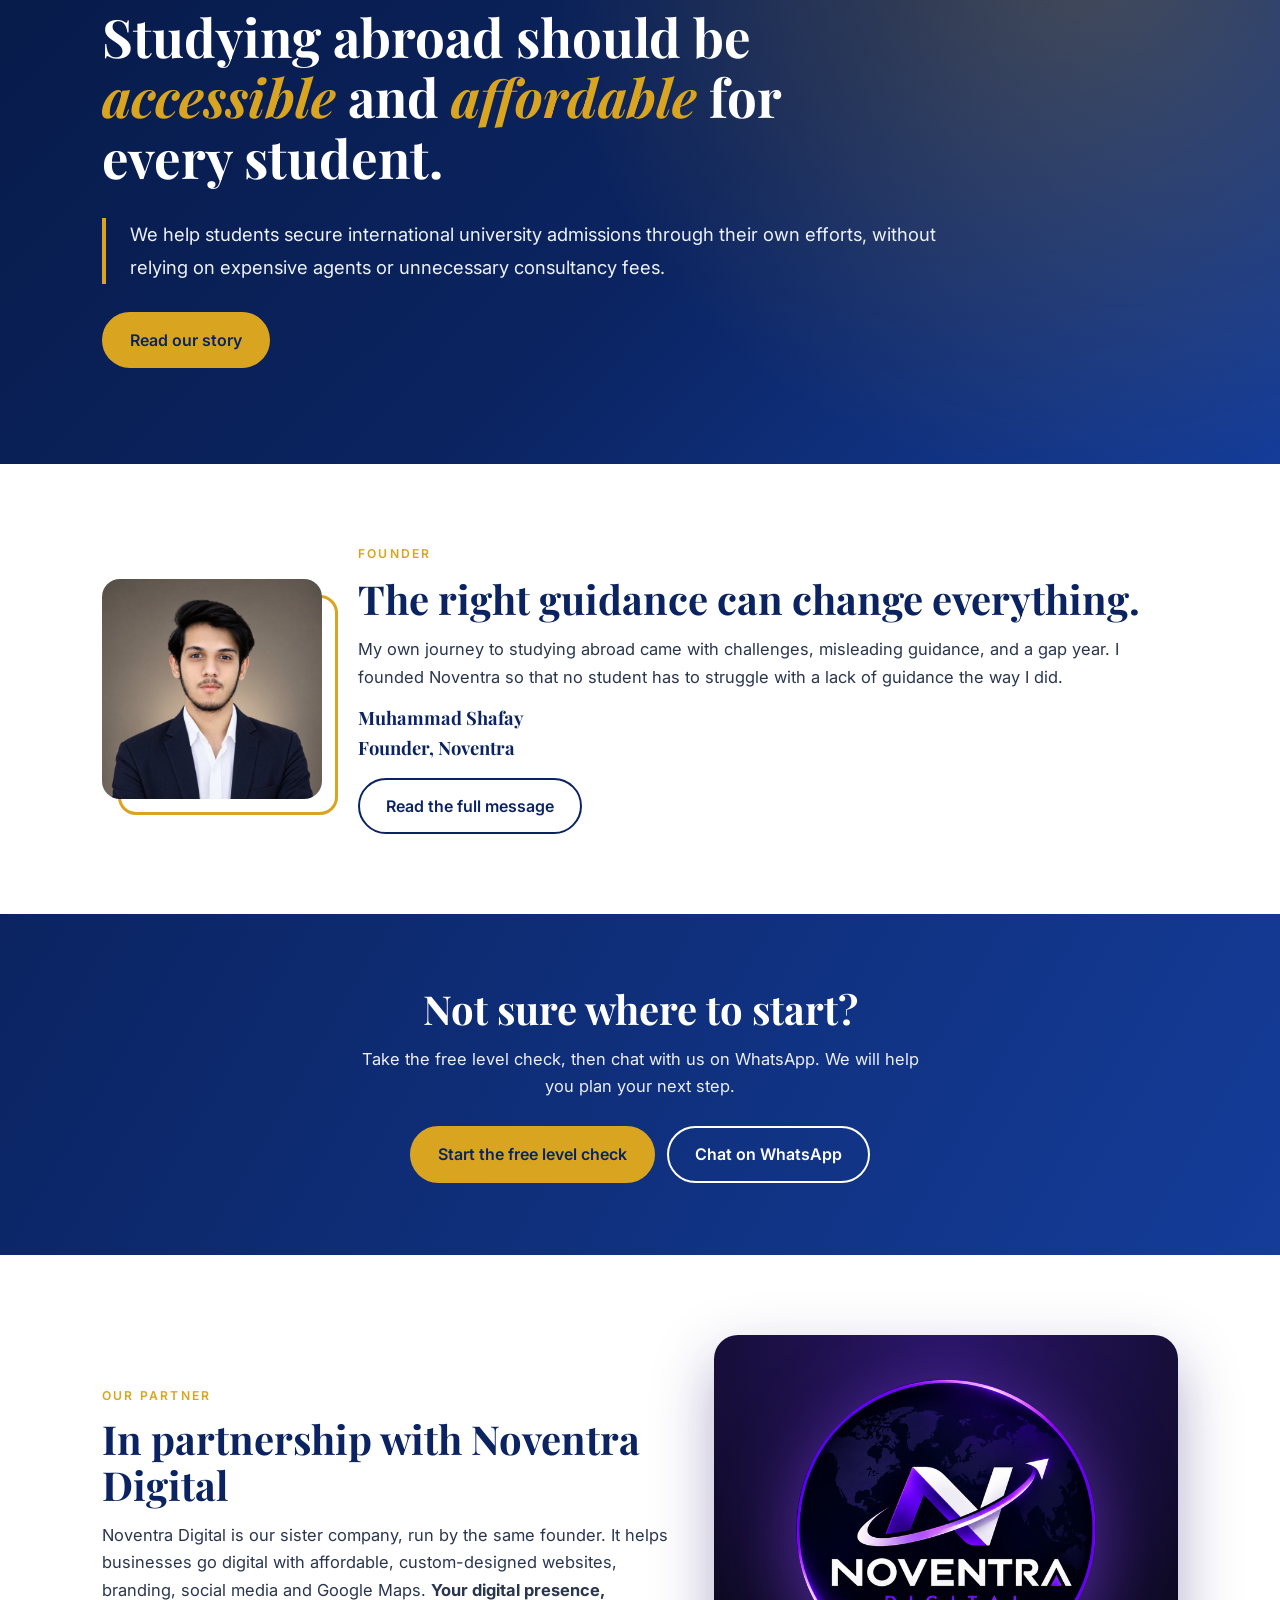
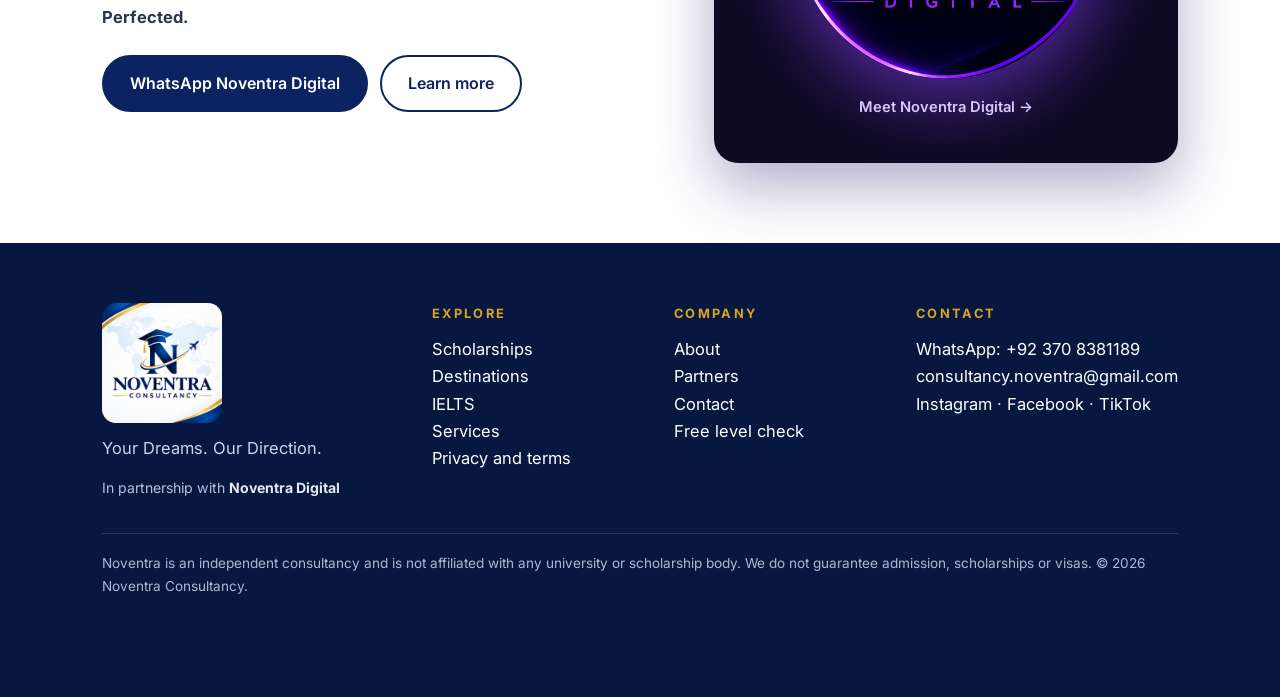
==== commit a3ce16da: "Add files via upload" ====
--- a/index.html
+++ b/index.html
@@ -5,114 +5,35 @@
 <meta name="viewport" content="width=device-width, initial-scale=1">
 <title>Noventra Consultancy | Study in Europe on a Small Budget</title>
 <meta name="description" content="Noventra Consultancy: honest guidance on European scholarships, affordable public universities and IELTS preparation. Your Dreams. Our Direction.">
+<link rel="canonical" href="https://noventraconsultancy.github.io/">
 <link rel="icon" href="favicon.png">
 <link rel="apple-touch-icon" href="favicon.png">
-<meta property="og:title" content="Noventra Consultancy">
-<meta property="og:image" content="banner.jpg">
+<meta name="theme-color" content="#0B2461">
+<meta property="og:type" content="website">
+<meta property="og:title" content="Noventra Consultancy | Study in Europe on a Small Budget">
+<meta property="og:description" content="Noventra Consultancy: honest guidance on European scholarships, affordable public universities and IELTS preparation. Your Dreams. Our Direction.">
+<meta property="og:image" content="https://noventraconsultancy.github.io/banner.jpg">
+<meta property="og:url" content="https://noventraconsultancy.github.io/">
 <link rel="preconnect" href="https://fonts.googleapis.com">
-<link href="https://fonts.googleapis.com/css2?family=Inter:wght@400;500;600&family=Playfair+Display:wght@600;700;800&display=swap" rel="stylesheet">
-<style>
-/* Colors from the Noventra logo. Edit here to change the whole site. */
-:root{--ink:#0B2461;--blue:#143C99;--gold:#D9A520;--soft:#F3F6FC;--line:#DCE3F0;--text:#2A3550}
-*{box-sizing:border-box;margin:0}
-html{scroll-behavior:smooth}
-body{font-family:Inter,system-ui,sans-serif;color:var(--text);line-height:1.65;font-size:16.5px;background:#fff}
-h1,h2,h3,.serif{font-family:"Playfair Display",Georgia,serif;color:var(--ink);line-height:1.15}
-a{color:inherit}
-.wrap{max-width:1100px;margin:0 auto;padding:0 22px}
-section{padding:78px 0}
-.alt{background:var(--soft)}
-.eye{text-transform:uppercase;letter-spacing:.18em;font-size:.76rem;font-weight:600;color:var(--gold);margin-bottom:10px}
-h2{font-size:clamp(1.8rem,4vw,2.5rem);margin-bottom:14px}
-.lead{max-width:64ch;margin-bottom:32px}
-.btn{display:inline-block;padding:13px 26px;border-radius:999px;font-weight:600;text-decoration:none;border:2px solid var(--ink);background:var(--ink);color:#fff;transition:.2s}
-.btn:hover{transform:translateY(-2px);box-shadow:0 8px 20px rgba(11,36,97,.2)}
-.btn.ghost{background:transparent;color:var(--ink)}
-.btn.gold{background:var(--gold);border-color:var(--gold);color:var(--ink)}
-.btn.sm{padding:9px 18px;font-size:.9rem}
-header{position:sticky;top:0;z-index:9;background:rgba(255,255,255,.94);backdrop-filter:blur(8px);border-bottom:1px solid var(--line)}
-header .wrap{display:flex;align-items:center;justify-content:space-between;gap:12px;padding-top:9px;padding-bottom:9px}
-.brand{display:flex;align-items:center;gap:10px;text-decoration:none}
-.brand img{height:42px;width:42px;border-radius:10px}
-.brand span{font-family:"Playfair Display",serif;font-weight:800;color:var(--ink);font-size:1.3rem;letter-spacing:.06em;line-height:1}
-.brand small{display:block;font-family:Inter,sans-serif;font-size:.58rem;letter-spacing:.3em;font-weight:600;color:var(--gold);margin-top:3px}
-nav a{margin-left:20px;text-decoration:none;font-weight:500;font-size:.92rem}
-nav a:not(.btn):hover{color:var(--gold)}
-@media(max-width:860px){nav a:not(.btn){display:none}}
-.hero{padding:0 0 70px;background:linear-gradient(#fff,var(--soft))}
-.banner{width:100%;display:block;height:auto}
-.herocard{position:relative;margin:-64px auto 0;max-width:900px;background:#fff;border-radius:20px;border-top:5px solid var(--gold);box-shadow:0 24px 60px rgba(11,36,97,.18);padding:44px 40px;text-align:center}
-@media(max-width:700px){.herocard{margin-top:-26px;padding:30px 20px}}
-h1{font-size:clamp(2rem,5.2vw,3.3rem);font-weight:800}
-h1 em{font-style:italic;color:var(--blue);background:linear-gradient(transparent 68%,rgba(217,165,32,.45) 68%)}
-.herocard p.sub{max-width:56ch;margin:18px auto 26px;font-size:1.08rem}
-.row{display:flex;gap:12px;flex-wrap:wrap;justify-content:center}
-.stats{background:var(--ink);color:#fff;padding:34px 0}
-.stats .wrap{display:grid;grid-template-columns:repeat(auto-fit,minmax(170px,1fr));gap:20px;text-align:center}
-.stats b{display:block;font-family:"Playfair Display",serif;font-size:2rem;color:var(--gold)}
-.stats span{font-size:.9rem;opacity:.9}
-.grid{display:grid;gap:20px;grid-template-columns:repeat(auto-fit,minmax(240px,1fr))}
-.card{background:#fff;border:1px solid var(--line);border-radius:16px;padding:26px;transition:.2s}
-.card:hover{transform:translateY(-4px);box-shadow:0 14px 32px rgba(11,36,97,.1)}
-.card h3{font-size:1.25rem;margin-bottom:8px}
-.prod{display:flex;flex-direction:column;gap:6px}
-.prod .btn{margin-top:auto;align-self:flex-start}
-.price{font-family:"Playfair Display",serif;font-weight:700;font-size:1.5rem;color:var(--blue);margin:8px 0 12px}
-.feat{border:2px solid var(--gold);background:linear-gradient(#fff,#FFFBEF)}
-.steps{counter-reset:s;list-style:none;padding:0;display:grid;gap:20px;grid-template-columns:repeat(auto-fit,minmax(220px,1fr))}
-.steps li{counter-increment:s;background:#fff;border-radius:16px;padding:26px;border:1px solid var(--line)}
-.steps li:before{content:"0" counter(s);font-family:"Playfair Display",serif;font-size:2.3rem;font-weight:800;color:var(--gold);display:block;margin-bottom:4px}
-.svcs{display:grid;gap:14px;grid-template-columns:repeat(auto-fit,minmax(230px,1fr));margin-bottom:34px}
-.svc{padding:18px 20px;border-left:4px solid var(--gold);background:#fff;border-radius:0 12px 12px 0;font-weight:600;color:var(--ink)}
-.svc b{font-family:"Playfair Display",serif;color:var(--gold);margin-right:10px}
-.flags{display:grid;gap:14px;grid-template-columns:repeat(auto-fill,minmax(150px,1fr))}
-.tile{display:flex;flex-direction:column;align-items:center;gap:8px;background:#fff;border:1px solid var(--line);border-radius:14px;padding:20px 10px;text-decoration:none;font-weight:600;color:var(--ink);text-align:center;transition:.2s}
-.tile:hover{border-color:var(--gold);transform:translateY(-3px)}
-.flag{font-size:2.7rem;line-height:1;font-family:"Segoe UI Emoji","Apple Color Emoji","Noto Color Emoji",sans-serif}
-.note{font-size:.9rem;color:#5b6783;margin-top:18px}
-.cta{background:linear-gradient(120deg,var(--ink),var(--blue));color:#fff;text-align:center;padding:70px 0}
-.cta h2{color:#fff}.cta p{max-width:56ch;margin:0 auto 26px;opacity:.92}
-.mission{background:var(--ink);color:#e6ecfa}
-.mission h2{color:#fff}.mission p{max-width:72ch;font-size:1.08rem;margin-bottom:14px}
-.founder{display:grid;gap:44px;grid-template-columns:300px 1fr;align-items:center}
-@media(max-width:760px){.founder{grid-template-columns:1fr}}
-.pic{position:relative}
-.pic:before{content:"";position:absolute;inset:16px -16px -16px 16px;border:3px solid var(--gold);border-radius:18px}
-.pic img{position:relative;width:100%;aspect-ratio:3/4;object-fit:cover;object-position:top;border-radius:18px;display:block}
-.quote p{margin-bottom:12px}
-.sig{font-family:"Playfair Display",serif;font-weight:700;color:var(--ink);font-size:1.15rem}
-.legal h3{font-size:1.05rem;margin:16px 0 4px}
-footer{background:#07173F;color:#c9d4ee;padding:56px 0 100px}
-footer a{color:#fff;text-decoration:none}footer a:hover{color:var(--gold)}
-footer h4{color:var(--gold);font-size:.8rem;letter-spacing:.18em;text-transform:uppercase;margin-bottom:10px}
-.flogo{width:120px;border-radius:14px;margin-bottom:12px}
-.fine{border-top:1px solid rgba(255,255,255,.15);margin-top:30px;padding-top:18px;font-size:.85rem;opacity:.85}
-.fab{position:fixed;right:16px;bottom:16px;z-index:9;background:var(--gold);color:var(--ink);font-weight:700;text-decoration:none;padding:13px 20px;border-radius:999px;box-shadow:0 6px 18px rgba(0,0,0,.28)}
-:focus-visible{outline:3px solid var(--gold);outline-offset:2px}
-.mission{position:relative;overflow:hidden;padding:96px 0;background:radial-gradient(circle at 85% 10%,rgba(217,165,32,.28),transparent 45%),linear-gradient(135deg,#071A47,var(--ink) 55%,var(--blue))}
-.mission:before{content:"\201C";position:absolute;top:-30px;left:14px;font-family:"Playfair Display",serif;font-size:20rem;line-height:1;color:rgba(217,165,32,.14)}
-.mission .wrap{position:relative}
-.mission h2.big{font-size:clamp(2rem,5vw,3.3rem);max-width:20ch;margin-bottom:30px}
-.mission h2.big span{color:var(--gold);font-style:italic}
-.mission blockquote{max-width:70ch;font-size:1.15rem;line-height:1.8;color:#eef2fc;border-left:4px solid var(--gold);padding-left:24px;margin-bottom:28px}
-.pills{display:flex;flex-wrap:wrap;gap:10px;margin-bottom:20px}
-.pills span{border:1px solid var(--gold);color:#fff;padding:8px 18px;border-radius:999px;font-size:.9rem;font-weight:500;background:rgba(255,255,255,.06)}
-.mnote{font-size:.95rem;opacity:.85}
-</style>
+<link rel="preconnect" href="https://fonts.gstatic.com" crossorigin>
+<link href="https://fonts.googleapis.com/css2?family=Inter:wght@400;500;600;700&family=Playfair+Display:ital,wght@0,600;0,700;0,800;1,600&display=swap" rel="stylesheet">
+<link rel="stylesheet" href="style.css">
 </head>
 <body>
 <header><div class="wrap">
-<a class="brand" href="#top"><img src="favicon.png" alt=""><span>NOVENTRA<small>CONSULTANCY</small></span></a>
-<nav><a href="#scholarships">Scholarships</a><a href="#countries">Countries</a><a href="#ielts">IELTS</a><a href="#services">Services</a><a href="#about">About</a><a class="btn sm gold" href="https://wa.me/923708381189?text=Hi%20Noventra%2C%20I%20want%20to%20book%20a%20free%20consultation.">Free consultation</a></nav>
+<a class="brand" href="index.html"><img src="favicon.png" alt="Noventra Consultancy logo"><span>NOVENTRA<small>CONSULTANCY</small></span></a>
+<button class="burger" aria-label="Menu" aria-expanded="false"><span></span><span></span><span></span></button>
+<nav><a href="index.html" class=on>Home</a><a href="scholarships.html">Scholarships</a><a href="destinations.html">Destinations</a><a href="ielts.html">IELTS</a><a href="services.html">Services</a><a href="about.html">About</a><a href="partners.html">Partners</a><a href="contact.html">Contact</a><a class="btn sm gold" href="https://wa.me/923708381189?text=Hi%20Noventra%2C%20I%20want%20to%20book%20a%20free%20consultation." target="_blank" rel="noopener">Free consultation</a></nav>
 </div></header>
 <main id="top">
+
 <section class="hero">
 <img class="banner" src="banner.jpg" width="1800" height="670" alt="Noventra Consultancy. Your Dreams. Our Direction.">
 <div class="wrap"><div class="herocard">
 <p class="eye">Study abroad guidance, fully online</p>
 <h1>Study in Europe on a <em>small budget,</em> with guidance you can trust.</h1>
 <p class="sub">Noventra guides you through scholarships, affordable public universities and IELTS preparation, so you can apply with confidence and keep your costs low.</p>
-<div class="row"><a class="btn" href="https://forms.gle/o24CmH8H37z6ZtMg9">Take the free English level check</a><a class="btn ghost" href="https://wa.me/923708381189?text=Hi%20Noventra%2C%20I%20want%20to%20book%20a%20free%20consultation.">Book a free 30-minute consultation</a></div>
+<div class="row"><a class="btn" href="https://forms.gle/o24CmH8H37z6ZtMg9">Take the free English level check</a><a class="btn ghost" href="https://wa.me/923708381189?text=Hi%20Noventra%2C%20I%20want%20to%20book%20a%20free%20consultation." target="_blank" rel="noopener">Book a free 30-minute consultation</a></div>
 </div></div>
 </section>
 <div class="stats"><div class="wrap">
@@ -121,73 +42,65 @@
 <div><b>30 min</b><span>Free consultation</span></div>
 <div><b>100%</b><span>Online, from your phone</span></div>
 </div></div>
-<section id="how"><div class="wrap"><p class="eye">The journey</p><h2>How it works</h2>
-<ol class="steps">
+
+<section><div class="wrap"><p class="eye">The journey</p><h2>How it works</h2>
+<ol class="steps reveal">
 <li>Take the free 5-minute English level check.</li>
 <li>Chat with us on WhatsApp and book your free 30-minute consultation.</li>
 <li>Choose to be guided step by step, or to have us handle your application.</li>
 <li>Apply, track deadlines and prepare for your visa.</li>
 </ol></div></section>
-<section class="alt" id="scholarships"><div class="wrap"><p class="eye">Funding</p><h2>Scholarships we guide you on</h2><p class="lead">Each scholarship has its own eligibility and deadlines. Always confirm the latest details on the official website before applying.</p>
-<div class="grid">
-<div class="card"><h3>Stipendium Hungaricum</h3><p>Hungary's government scholarship, offered in partnership with HEC Pakistan.</p><p class="note"><a href="https://stipendiumhungaricum.hu">Official website</a></p></div>
-<div class="card"><h3>Italy Regional Scholarships</h3><p>Funding offered through Italy's regional bodies. Terms differ by region and university.</p></div>
-<div class="card"><h3>DAAD (Germany)</h3><p>German scholarships for Master's study.</p><p class="note"><a href="https://www.daad.de/en/">Official website</a></p></div>
+
+<section class="alt"><div class="wrap"><p class="eye">What we offer</p><h2>Everything you need to study abroad</h2><p class="lead">From funding to language prep, we guide you through each step without the expensive agent fees.</p>
+<div class="grid reveal">
+<a class="tile2" href="scholarships.html"><div class="ico"><svg viewBox="0 0 24 24" fill="none" stroke="currentColor" stroke-width="1.7" stroke-linecap="round" stroke-linejoin="round" aria-hidden="true"><path d="M2 9l10-5 10 5-10 5z"/><path d="M6 11.5V16c0 1.5 2.7 3 6 3s6-1.500 6-3v-4.500"/></svg></div><h3>Scholarships</h3><p>Stipendium Hungaricum, Italy Regional Scholarships and DAAD (Germany).</p><span class="more">Explore &rarr;</span></a>
+<a class="tile2" href="destinations.html"><div class="ico"><svg viewBox="0 0 24 24" fill="none" stroke="currentColor" stroke-width="1.7" stroke-linecap="round" stroke-linejoin="round" aria-hidden="true"><circle cx="12" cy="12" r="9"/><path d="M3 12h18M12 3a14 14 0 0 1 0 18M12 3a14 14 0 0 0 0 18"/></svg></div><h3>Destinations</h3><p>Affordable universities across 19 countries, plus universities with no application fees.</p><span class="more">Explore &rarr;</span></a>
+<a class="tile2" href="ielts.html"><div class="ico"><svg viewBox="0 0 24 24" fill="none" stroke="currentColor" stroke-width="1.7" stroke-linecap="round" stroke-linejoin="round" aria-hidden="true"><path d="M4 4h6a3 3 0 0 1 3 3v13a2 2 0 0 0-2-2H4zM20 4h-6a3 3 0 0 0-3 3v13a2 2 0 0 1 2-2h7z"/></svg></div><h3>IELTS Materials</h3><p>Writing, Speaking and Reading packs, study plans and a complete bundle.</p><span class="more">Explore &rarr;</span></a>
+<a class="tile2" href="services.html"><div class="ico"><svg viewBox="0 0 24 24" fill="none" stroke="currentColor" stroke-width="1.7" stroke-linecap="round" stroke-linejoin="round" aria-hidden="true"><rect x="3" y="7" width="18" height="13" rx="2"/><path d="M9 7V5a2 2 0 0 1 2-2h2a2 2 0 0 1 2 2v2M3 13h18"/></svg></div><h3>Services</h3><p>Choose Guide Me, or let us handle everything with Apply For Me.</p><span class="more">Explore &rarr;</span></a>
 </div></div></section>
-<section id="countries"><div class="wrap"><p class="eye">Destinations</p><h2>Study destinations we cover</h2><p class="lead">We guide you on affordable universities across these countries. Fees, entry requirements and scholarships differ for each one, so tap a country to ask us about it on WhatsApp.</p>
-<div class="flags"><a class="tile" href="https://wa.me/923708381189?text=Hi%20Noventra%2C%20I%20want%20to%20know%20about%20studying%20in%20Spain."><span class="flag" aria-hidden="true">🇪🇸</span>Spain</a><a class="tile" href="https://wa.me/923708381189?text=Hi%20Noventra%2C%20I%20want%20to%20know%20about%20studying%20in%20Lithuania."><span class="flag" aria-hidden="true">🇱🇹</span>Lithuania</a><a class="tile" href="https://wa.me/923708381189?text=Hi%20Noventra%2C%20I%20want%20to%20know%20about%20studying%20in%20Hungary."><span class="flag" aria-hidden="true">🇭🇺</span>Hungary</a><a class="tile" href="https://wa.me/923708381189?text=Hi%20Noventra%2C%20I%20want%20to%20know%20about%20studying%20in%20Austria."><span class="flag" aria-hidden="true">🇦🇹</span>Austria</a><a class="tile" href="https://wa.me/923708381189?text=Hi%20Noventra%2C%20I%20want%20to%20know%20about%20studying%20in%20Cyprus."><span class="flag" aria-hidden="true">🇨🇾</span>Cyprus</a><a class="tile" href="https://wa.me/923708381189?text=Hi%20Noventra%2C%20I%20want%20to%20know%20about%20studying%20in%20Latvia."><span class="flag" aria-hidden="true">🇱🇻</span>Latvia</a><a class="tile" href="https://wa.me/923708381189?text=Hi%20Noventra%2C%20I%20want%20to%20know%20about%20studying%20in%20United%20Kingdom."><span class="flag" aria-hidden="true">🇬🇧</span>United Kingdom</a><a class="tile" href="https://wa.me/923708381189?text=Hi%20Noventra%2C%20I%20want%20to%20know%20about%20studying%20in%20Italy."><span class="flag" aria-hidden="true">🇮🇹</span>Italy</a><a class="tile" href="https://wa.me/923708381189?text=Hi%20Noventra%2C%20I%20want%20to%20know%20about%20studying%20in%20Poland."><span class="flag" aria-hidden="true">🇵🇱</span>Poland</a><a class="tile" href="https://wa.me/923708381189?text=Hi%20Noventra%2C%20I%20want%20to%20know%20about%20studying%20in%20Denmark."><span class="flag" aria-hidden="true">🇩🇰</span>Denmark</a><a class="tile" href="https://wa.me/923708381189?text=Hi%20Noventra%2C%20I%20want%20to%20know%20about%20studying%20in%20Finland."><span class="flag" aria-hidden="true">🇫🇮</span>Finland</a><a class="tile" href="https://wa.me/923708381189?text=Hi%20Noventra%2C%20I%20want%20to%20know%20about%20studying%20in%20Greece."><span class="flag" aria-hidden="true">🇬🇷</span>Greece</a><a class="tile" href="https://wa.me/923708381189?text=Hi%20Noventra%2C%20I%20want%20to%20know%20about%20studying%20in%20Germany."><span class="flag" aria-hidden="true">🇩🇪</span>Germany</a><a class="tile" href="https://wa.me/923708381189?text=Hi%20Noventra%2C%20I%20want%20to%20know%20about%20studying%20in%20France."><span class="flag" aria-hidden="true">🇫🇷</span>France</a><a class="tile" href="https://wa.me/923708381189?text=Hi%20Noventra%2C%20I%20want%20to%20know%20about%20studying%20in%20Sweden."><span class="flag" aria-hidden="true">🇸🇪</span>Sweden</a><a class="tile" href="https://wa.me/923708381189?text=Hi%20Noventra%2C%20I%20want%20to%20know%20about%20studying%20in%20Luxembourg."><span class="flag" aria-hidden="true">🇱🇺</span>Luxembourg</a><a class="tile" href="https://wa.me/923708381189?text=Hi%20Noventra%2C%20I%20want%20to%20know%20about%20studying%20in%20Canada."><span class="flag" aria-hidden="true">🇨🇦</span>Canada</a><a class="tile" href="https://wa.me/923708381189?text=Hi%20Noventra%2C%20I%20want%20to%20know%20about%20studying%20in%20Belgium."><span class="flag" aria-hidden="true">🇧🇪</span>Belgium</a><a class="tile" href="https://wa.me/923708381189?text=Hi%20Noventra%2C%20I%20want%20to%20know%20about%20studying%20in%20Turkey."><span class="flag" aria-hidden="true">🇹🇷</span>Turkey</a></div>
-<p class="note">Bachelor's and Master's programs. Please verify fees and requirements on official university websites.</p></div></section>
-<section class="alt" id="nofee"><div class="wrap"><p class="eye">Save on every application</p><h2>Universities with no application fees</h2><p class="lead">Application fees add up quickly when you apply to several universities. We can guide you toward universities that don't charge them, so more of your budget stays with you.</p>
-<div class="grid">
-<div class="card"><h3>Find fee-free options</h3><p>We check which universities on your shortlist have no application fee for your program.</p></div>
-<div class="card"><h3>Compare the real cost</h3><p>Application fees, tuition and living costs side by side, so there are no surprises.</p></div>
-<div class="card"><h3>Apply smartly</h3><p>We help you build a balanced shortlist so you don't pay fees you can avoid.</p></div>
-</div>
-<div class="row" style="justify-content:flex-start;margin-top:26px"><a class="btn gold" href="https://wa.me/923708381189?text=Hi%20Noventra%2C%20I%20want%20to%20know%20about%20universities%20with%20no%20application%20fees.">Ask about no-fee universities</a></div>
-<p class="note">Fee policies differ by university and program and can change, so we confirm them on each university's official website.</p></div></section>
-<section class="alt" id="ielts"><div class="wrap"><p class="eye">IELTS Academic</p><h2>IELTS preparation materials</h2><p class="lead">Practice material built to take you from your current level upward. Tap Enquire Now to chat with us on WhatsApp; payment details and delivery are shared there.</p>
-<div class="grid"><div class="card prod"><h3>Writing Pack</h3><p>30 Task 1 and Task 2 practice sets with sample 8.0 band answers, ordered from easier to harder so your writing improves step by step.</p><div class="price">PKR 1,500</div><a class="btn gold" href="https://wa.me/923708381189?text=Hi%20Noventra%2C%20I%27m%20interested%20in%20the%20IELTS%20Writing%20Pack.%20Can%20you%20share%20the%20details%3F">Enquire Now</a></div><div class="card prod"><h3>Speaking Pack</h3><p>30 speaking mocks with a clear practice plan and useful phrases.</p><div class="price">PKR 1,000</div><a class="btn gold" href="https://wa.me/923708381189?text=Hi%20Noventra%2C%20I%27m%20interested%20in%20the%20IELTS%20Speaking%20Pack.%20Can%20you%20share%20the%20details%3F">Enquire Now</a></div><div class="card prod"><h3>Reading Pack</h3><p>40 reading mocks from easy to hard, with time management and True/False/Not Given strategies.</p><div class="price">PKR 2,000</div><a class="btn gold" href="https://wa.me/923708381189?text=Hi%20Noventra%2C%20I%27m%20interested%20in%20the%20IELTS%20Reading%20Pack.%20Can%20you%20share%20the%20details%3F">Enquire Now</a></div><div class="card prod"><h3>4-Week and 8-Week Study Plans</h3><p>Day-by-day schedules for different starting levels, with progress trackers and band checking.</p><div class="price">PKR 1,000 to 1,500</div><a class="btn gold" href="https://wa.me/923708381189?text=Hi%20Noventra%2C%20I%27m%20interested%20in%20the%20IELTS%20Study%20Plans.%20Can%20you%20share%20the%20details%3F">Enquire Now</a></div><div class="card prod feat"><h3>Complete Bundle</h3><p>Writing, Speaking and Reading packs, plus a 20-day plan with speaking Zoom mocks and proper checking.</p><div class="price">PKR 5,000</div><a class="btn gold" href="https://wa.me/923708381189?text=Hi%20Noventra%2C%20I%27m%20interested%20in%20the%20IELTS%20Complete%20Bundle.%20Can%20you%20share%20the%20details%3F">Enquire Now</a></div></div>
-<p class="note">Not sure where you stand? The <a href="https://forms.gle/o24CmH8H37z6ZtMg9">free level check</a> takes about 5 minutes and estimates your English level. It is not an official IELTS score.</p></div></section>
-<section id="services"><div class="wrap"><p class="eye">What we offer</p><h2>Services</h2><p class="lead">Choose how involved you want us to be.</p>
-<div class="svcs"><div class="svc"><b>01</b>Scholarship guidance</div><div class="svc"><b>02</b>University selection</div><div class="svc"><b>03</b>Application support</div><div class="svc"><b>04</b>SOP and CV review</div><div class="svc"><b>05</b>Visa guidance</div><div class="svc"><b>06</b>IELTS guidance</div></div>
-<div class="grid">
-<div class="card prod"><h3>Guide Me</h3><p>You apply yourself, and we guide you through every step: shortlisting, scholarships, SOP and CV review, documents and visa.</p><a class="btn gold" href="https://wa.me/923708381189?text=Hi%20Noventra%2C%20I%27m%20interested%20in%20the%20Guide%20Me%20plan.%20Can%20you%20share%20the%20details%3F">Enquire Now</a></div>
-<div class="card prod"><h3>Apply For Me</h3><p>We handle the application work on your behalf, and keep you updated at each stage.</p><a class="btn gold" href="https://wa.me/923708381189?text=Hi%20Noventra%2C%20I%27m%20interested%20in%20the%20Apply%20For%20Me%20plan.%20Can%20you%20share%20the%20details%3F">Enquire Now</a></div>
-</div>
-<p class="note">Pricing depends on your profile and is shared after the free consultation. Noventra does not guarantee admission, scholarships or visas. Application, test and visa fees are paid separately to the relevant bodies.</p></div></section>
-<section class="cta"><div class="wrap"><h2>Not sure where to start?</h2><p>Take the free level check, then chat with us on WhatsApp. We will help you plan your next step.</p>
-<div class="row"><a class="btn gold" href="https://forms.gle/o24CmH8H37z6ZtMg9">Start the free level check</a><a class="btn ghost" style="color:#fff;border-color:#fff" href="https://wa.me/923708381189?text=Hi%20Noventra%2C%20I%20want%20to%20book%20a%20free%20consultation.">Chat on WhatsApp</a></div></div></section>
-<section class="mission" id="about"><div class="wrap">
+
+<section><div class="wrap"><p class="eye">Destinations</p><h2>Study destinations we cover</h2><p class="lead">Tap a country to ask us about it on WhatsApp. Fees, requirements and scholarships differ for each one.</p>
+<div class="flags reveal"><a class="tile" href="https://wa.me/923708381189?text=Hi%20Noventra%2C%20I%20want%20to%20know%20about%20studying%20in%20Spain." target="_blank" rel="noopener"><img src="https://flagcdn.com/48x36/es.png" srcset="https://flagcdn.com/96x72/es.png 2x" width="48" height="36" alt="" onerror="var s=document.createElement('span');s.className='fe';s.textContent='🇪🇸';this.replaceWith(s)">Spain</a><a class="tile" href="https://wa.me/923708381189?text=Hi%20Noventra%2C%20I%20want%20to%20know%20about%20studying%20in%20Lithuania." target="_blank" rel="noopener"><img src="https://flagcdn.com/48x36/lt.png" srcset="https://flagcdn.com/96x72/lt.png 2x" width="48" height="36" alt="" onerror="var s=document.createElement('span');s.className='fe';s.textContent='🇱🇹';this.replaceWith(s)">Lithuania</a><a class="tile" href="https://wa.me/923708381189?text=Hi%20Noventra%2C%20I%20want%20to%20know%20about%20studying%20in%20Hungary." target="_blank" rel="noopener"><img src="https://flagcdn.com/48x36/hu.png" srcset="https://flagcdn.com/96x72/hu.png 2x" width="48" height="36" alt="" onerror="var s=document.createElement('span');s.className='fe';s.textContent='🇭🇺';this.replaceWith(s)">Hungary</a><a class="tile" href="https://wa.me/923708381189?text=Hi%20Noventra%2C%20I%20want%20to%20know%20about%20studying%20in%20Austria." target="_blank" rel="noopener"><img src="https://flagcdn.com/48x36/at.png" srcset="https://flagcdn.com/96x72/at.png 2x" width="48" height="36" alt="" onerror="var s=document.createElement('span');s.className='fe';s.textContent='🇦🇹';this.replaceWith(s)">Austria</a><a class="tile" href="https://wa.me/923708381189?text=Hi%20Noventra%2C%20I%20want%20to%20know%20about%20studying%20in%20Cyprus." target="_blank" rel="noopener"><img src="https://flagcdn.com/48x36/cy.png" srcset="https://flagcdn.com/96x72/cy.png 2x" width="48" height="36" alt="" onerror="var s=document.createElement('span');s.className='fe';s.textContent='🇨🇾';this.replaceWith(s)">Cyprus</a><a class="tile" href="https://wa.me/923708381189?text=Hi%20Noventra%2C%20I%20want%20to%20know%20about%20studying%20in%20Latvia." target="_blank" rel="noopener"><img src="https://flagcdn.com/48x36/lv.png" srcset="https://flagcdn.com/96x72/lv.png 2x" width="48" height="36" alt="" onerror="var s=document.createElement('span');s.className='fe';s.textContent='🇱🇻';this.replaceWith(s)">Latvia</a><a class="tile" href="https://wa.me/923708381189?text=Hi%20Noventra%2C%20I%20want%20to%20know%20about%20studying%20in%20United%20Kingdom." target="_blank" rel="noopener"><img src="https://flagcdn.com/48x36/gb.png" srcset="https://flagcdn.com/96x72/gb.png 2x" width="48" height="36" alt="" onerror="var s=document.createElement('span');s.className='fe';s.textContent='🇬🇧';this.replaceWith(s)">United Kingdom</a><a class="tile" href="https://wa.me/923708381189?text=Hi%20Noventra%2C%20I%20want%20to%20know%20about%20studying%20in%20Italy." target="_blank" rel="noopener"><img src="https://flagcdn.com/48x36/it.png" srcset="https://flagcdn.com/96x72/it.png 2x" width="48" height="36" alt="" onerror="var s=document.createElement('span');s.className='fe';s.textContent='🇮🇹';this.replaceWith(s)">Italy</a><a class="tile" href="https://wa.me/923708381189?text=Hi%20Noventra%2C%20I%20want%20to%20know%20about%20studying%20in%20Poland." target="_blank" rel="noopener"><img src="https://flagcdn.com/48x36/pl.png" srcset="https://flagcdn.com/96x72/pl.png 2x" width="48" height="36" alt="" onerror="var s=document.createElement('span');s.className='fe';s.textContent='🇵🇱';this.replaceWith(s)">Poland</a><a class="tile" href="https://wa.me/923708381189?text=Hi%20Noventra%2C%20I%20want%20to%20know%20about%20studying%20in%20Denmark." target="_blank" rel="noopener"><img src="https://flagcdn.com/48x36/dk.png" srcset="https://flagcdn.com/96x72/dk.png 2x" width="48" height="36" alt="" onerror="var s=document.createElement('span');s.className='fe';s.textContent='🇩🇰';this.replaceWith(s)">Denmark</a><a class="tile" href="https://wa.me/923708381189?text=Hi%20Noventra%2C%20I%20want%20to%20know%20about%20studying%20in%20Finland." target="_blank" rel="noopener"><img src="https://flagcdn.com/48x36/fi.png" srcset="https://flagcdn.com/96x72/fi.png 2x" width="48" height="36" alt="" onerror="var s=document.createElement('span');s.className='fe';s.textContent='🇫🇮';this.replaceWith(s)">Finland</a><a class="tile" href="https://wa.me/923708381189?text=Hi%20Noventra%2C%20I%20want%20to%20know%20about%20studying%20in%20Greece." target="_blank" rel="noopener"><img src="https://flagcdn.com/48x36/gr.png" srcset="https://flagcdn.com/96x72/gr.png 2x" width="48" height="36" alt="" onerror="var s=document.createElement('span');s.className='fe';s.textContent='🇬🇷';this.replaceWith(s)">Greece</a></div>
+<div class="row left" style="margin-top:28px"><a class="btn ghost" href="destinations.html">See all 19 destinations</a></div></div></section>
+
+<section class="mission"><div class="wrap">
 <p class="eye">Our mission</p>
 <h2 class="big">Studying abroad should be <span>accessible</span> and <span>affordable</span> for every student.</h2>
-<blockquote>At Noventra, our mission is to make studying abroad accessible and affordable for every student, especially those with limited budgets. We aim to help students secure international university admissions through their own efforts, without relying on expensive agents or unnecessary consultancy fees. Through honest guidance, scholarship opportunities, affordable university options, and IELTS preparation, we empower students to navigate the admission process independently, make informed decisions, and turn their dreams into reality.</blockquote>
-<div class="pills"><span>Honest guidance</span><span>Scholarship opportunities</span><span>Affordable universities</span><span>IELTS preparation</span></div>
-<p class="mnote">We also offer a hands-on Apply For Me service for students who prefer it.</p>
+<blockquote>We help students secure international university admissions through their own efforts, without relying on expensive agents or unnecessary consultancy fees.</blockquote>
+<div class="row left"><a class="btn gold" href="about.html">Read our story</a></div>
 </div></section>
-<section><div class="wrap founder">
-<div class="pic"><img src="shafay.jpg" alt="Muhammad Shafay, founder of Noventra" onerror="this.style.visibility='hidden'"></div>
-<div class="quote"><p class="eye">Founder</p><h2>A Message from the Founder</h2>
-<p><strong>Welcome to Noventra!</strong></p>
-<p>I'm Muhammad Shafay, founder of Noventra. My own journey to studying abroad came with challenges, misleading guidance, and a gap year. But it taught me one important lesson: the right guidance can change everything.</p>
-<p>I founded Noventra to help students access affordable international education, discover scholarships, navigate university admissions, and prepare for IELTS without unnecessary complications.</p>
-<p>My vision is simple: to ensure that no student has to struggle with a lack of guidance the way I did.</p>
-<p>Your Dreams. Our Direction.</p>
-<p class="sig">Muhammad Shafay<br>Founder, Noventra</p></div>
+
+<section><div class="wrap"><div class="mini reveal">
+<div class="pic"><img src="shafay.jpg" alt="Muhammad Shafay, founder of Noventra"></div>
+<div class="quote"><p class="eye">Founder</p><h2>The right guidance can change everything.</h2>
+<p>My own journey to studying abroad came with challenges, misleading guidance, and a gap year. I founded Noventra so that no student has to struggle with a lack of guidance the way I did.</p>
+<p class="sig">Muhammad Shafay<br>Founder, Noventra</p>
+<div class="row left" style="margin-top:14px"><a class="btn ghost" href="about.html">Read the full message</a></div></div>
+</div></div></section>
+
+<section class="cta"><div class="wrap reveal"><h2>Not sure where to start?</h2><p>Take the free level check, then chat with us on WhatsApp. We will help you plan your next step.</p>
+<div class="row"><a class="btn gold" href="https://forms.gle/o24CmH8H37z6ZtMg9">Start the free level check</a><a class="btn light" href="https://wa.me/923708381189?text=Hi%20Noventra%2C%20I%20want%20to%20book%20a%20free%20consultation." target="_blank" rel="noopener">Chat on WhatsApp</a></div></div></section>
+<section class="" id="partner"><div class="wrap partner reveal">
+  <div>
+    <p class="eye">Our partner</p>
+    <h2>In partnership with Noventra Digital</h2>
+    <p>Noventra Digital is our sister company, run by the same founder. It helps businesses go digital with affordable, custom-designed websites, branding, social media and Google Maps. <strong>Your digital presence, Perfected.</strong></p>
+    <div class="row left" style="margin-top:24px"><a class="btn" href="https://wa.me/923148647623?text=Hi%20Noventra%20Digital%2C%20I%20would%20like%20to%20know%20more." target="_blank" rel="noopener">WhatsApp Noventra Digital</a><a class="btn ghost" href="partners.html">Learn more</a></div>
+  </div>
+  <a class="pcard" href="partners.html"><img src="noventra-digital-logo.png" alt="Noventra Digital logo" width="300" height="300"><i>Meet Noventra Digital &rarr;</i></a>
 </div></section>
-<section class="alt legal" id="privacy"><div class="wrap"><p class="eye">Legal</p><h2>Privacy and terms</h2>
-<h3>What we collect</h3><p>When you take the free level check or message us on WhatsApp, we receive your name, WhatsApp number, country of interest and quiz answers.</p>
-<h3>How we use it</h3><p>We use it to share your result and feedback, and to contact you on WhatsApp about our services. We do not sell your personal information. To have your details deleted, email consultancy.noventra@gmail.com.</p>
-<h3>Our services</h3><p>Noventra provides guidance and study materials. We do not guarantee admission, scholarships or visas. Application, test and visa fees are paid separately to the relevant bodies. The level check is an estimate and not an official IELTS score. IELTS materials are for your personal use only and may not be shared or resold.</p></div></section>
+
 </main>
 <footer><div class="wrap">
 <div class="grid">
-<div><img class="flogo" src="logo.png" alt="Noventra Consultancy"><p>Your Dreams. Our Direction.</p></div>
-<div><h4>Explore</h4><p><a href="#scholarships">Scholarships</a><br><a href="#countries">Countries</a><br><a href="#ielts">IELTS materials</a><br><a href="#services">Services</a><br><a href="#privacy">Privacy and terms</a></p></div>
-<div><h4>Contact</h4><p><a href="https://wa.me/923708381189?text=Hi%20Noventra%2C%20I%20want%20to%20book%20a%20free%20consultation.">WhatsApp: +92 370 8381189</a><br><a href="mailto:consultancy.noventra@gmail.com">consultancy.noventra@gmail.com</a></p></div>
-<div><h4>Follow</h4><p><a href="https://www.instagram.com/noventra.consultancy">Instagram</a><br><a href="https://www.facebook.com/share/1E3MG2Hus4/">Facebook</a><br><a href="https://www.tiktok.com/@noventra.consultancy">TikTok</a></p></div>
+<div><img class="flogo" src="logo.png" alt="Noventra Consultancy"><p>Your Dreams. Our Direction.</p><p class="pfoot">In partnership with <a href="partners.html"><strong>Noventra Digital</strong></a></p></div>
+<div><h4>Explore</h4><p><a href="scholarships.html">Scholarships</a><br><a href="destinations.html">Destinations</a><br><a href="ielts.html">IELTS</a><br><a href="services.html">Services</a><br><a href="privacy.html">Privacy and terms</a></p></div>
+<div><h4>Company</h4><p><a href="about.html">About</a><br><a href="partners.html">Partners</a><br><a href="contact.html">Contact</a><br><a href="https://forms.gle/o24CmH8H37z6ZtMg9">Free level check</a></p></div>
+<div><h4>Contact</h4><p><a href="https://wa.me/923708381189?text=Hi%20Noventra%2C%20I%20want%20to%20book%20a%20free%20consultation." target="_blank" rel="noopener">WhatsApp: +92 370 8381189</a><br><a href="mailto:consultancy.noventra@gmail.com">consultancy.noventra@gmail.com</a><br><a href="https://www.instagram.com/noventra.consultancy">Instagram</a> &middot; <a href="https://www.facebook.com/share/1E3MG2Hus4/">Facebook</a> &middot; <a href="https://www.tiktok.com/@noventra.consultancy">TikTok</a></p></div>
 </div>
-<p class="fine">Noventra is an independent consultancy and is not affiliated with any university or scholarship body. We do not guarantee admission, scholarships or visas.</p>
+<p class="fine">Noventra is an independent consultancy and is not affiliated with any university or scholarship body. We do not guarantee admission, scholarships or visas. &copy; 2026 Noventra Consultancy.</p>
 </div></footer>
-<a class="fab" href="https://wa.me/923708381189?text=Hi%20Noventra%2C%20I%20want%20to%20book%20a%20free%20consultation.">Chat on WhatsApp</a>
+<a class="fab" href="https://wa.me/923708381189?text=Hi%20Noventra%2C%20I%20want%20to%20book%20a%20free%20consultation." target="_blank" rel="noopener" aria-label="Chat on WhatsApp"><svg viewBox="0 0 24 24" fill="none" stroke="currentColor" stroke-width="1.7" stroke-linecap="round" stroke-linejoin="round" aria-hidden="true"><path d="M3 21l1.6-4.8A8.5 8.5 0 1 1 8 19.5z"/><path d="M9 8.5c-.5 1-.3 2.4.8 3.8 1.1 1.4 2.6 2.2 3.9 2.3.8 0 1.4-.6 1.5-1.2l-1.8-.9-.8.8c-1-.4-1.8-1.2-2.2-2.2l.8-.8-.9-1.8c-.4 0-.9 0-1.3 0z"/></svg><span>Chat on WhatsApp</span></a>
+<script src="script.js"></script>
 </body>
-</html>+</html>
--- a/style.css
+++ b/style.css
@@ -0,0 +1,196 @@
+/* Noventra Consultancy: colors taken from the logo. Edit the variables to retheme the whole site. */
+:root{--ink:#0B2461;--blue:#143C99;--gold:#D9A520;--gold2:#F0C24A;--soft:#F3F6FC;--line:#DCE3F0;--text:#2A3550;--deep:#07173F;--sh:0 18px 48px rgba(11,36,97,.14)}
+*{box-sizing:border-box;margin:0}
+html{scroll-behavior:smooth}
+body{font-family:Inter,system-ui,-apple-system,"Segoe UI",sans-serif;color:var(--text);line-height:1.65;font-size:16.5px;background:#fff;overflow-x:hidden;-webkit-font-smoothing:antialiased}
+h1,h2,h3,.serif{font-family:"Playfair Display",Georgia,serif;color:var(--ink);line-height:1.15}
+img{max-width:100%}
+a{color:inherit}
+.wrap{max-width:1120px;margin:0 auto;padding:0 22px}
+section{padding:80px 0}
+.alt{background:var(--soft)}
+.eye{text-transform:uppercase;letter-spacing:.18em;font-size:.76rem;font-weight:600;color:var(--gold);margin-bottom:10px}
+h2{font-size:clamp(1.8rem,4vw,2.5rem);margin-bottom:14px}
+.lead{max-width:64ch;margin-bottom:32px}
+.center{text-align:center}.center .lead{margin-left:auto;margin-right:auto}
+
+/* buttons */
+.btn{display:inline-flex;align-items:center;justify-content:center;gap:8px;padding:13px 26px;border-radius:999px;font-weight:600;text-decoration:none;border:2px solid var(--ink);background:var(--ink);color:#fff;transition:.2s;font-family:inherit;font-size:1rem;cursor:pointer}
+.btn:hover{transform:translateY(-2px);box-shadow:0 8px 20px rgba(11,36,97,.22)}
+.btn.ghost{background:transparent;color:var(--ink)}
+.btn.gold{background:var(--gold);border-color:var(--gold);color:var(--ink)}
+.btn.light{background:transparent;border-color:#fff;color:#fff}
+.btn.sm{padding:9px 18px;font-size:.9rem}
+.btn.full{width:100%}
+.row{display:flex;gap:12px;flex-wrap:wrap;justify-content:center}
+.row.left{justify-content:flex-start}
+
+/* header */
+header{position:sticky;top:0;z-index:30;background:rgba(255,255,255,.95);backdrop-filter:blur(10px);border-bottom:1px solid var(--line)}
+header .wrap{display:flex;align-items:center;justify-content:space-between;gap:12px;height:68px}
+.brand{display:flex;align-items:center;gap:10px;text-decoration:none}
+.brand img{height:44px;width:44px;border-radius:10px}
+.brand span{font-family:"Playfair Display",serif;font-weight:800;color:var(--ink);font-size:1.3rem;letter-spacing:.06em;line-height:1}
+.brand small{display:block;font-family:Inter,sans-serif;font-size:.58rem;letter-spacing:.3em;font-weight:600;color:var(--gold);margin-top:3px}
+nav{display:flex;align-items:center;gap:2px}
+nav a:not(.btn){padding:8px 11px;text-decoration:none;font-weight:500;font-size:.9rem;border-radius:10px;color:var(--text);transition:.2s}
+nav a:not(.btn):hover{color:var(--blue);background:var(--soft)}
+nav a.on:not(.btn){color:var(--ink);font-weight:600;box-shadow:inset 0 -3px 0 var(--gold);border-radius:0}
+nav .btn{margin-left:8px}
+.burger{display:none;background:none;border:0;width:44px;height:44px;cursor:pointer;flex-direction:column;justify-content:center;align-items:center;gap:5px}
+.burger span{display:block;width:24px;height:2.5px;background:var(--ink);border-radius:2px;transition:.25s}
+.burger[aria-expanded=true] span:nth-child(1){transform:translateY(7.5px) rotate(45deg)}
+.burger[aria-expanded=true] span:nth-child(2){opacity:0}
+.burger[aria-expanded=true] span:nth-child(3){transform:translateY(-7.5px) rotate(-45deg)}
+
+/* home hero */
+.hero{padding:0 0 76px;background:linear-gradient(#fff,var(--soft))}
+.hero .wrap{position:relative}
+.banner{width:100%;display:block;height:auto}
+.herocard{position:relative;margin:34px auto 0;max-width:920px;background:#fff;border-radius:22px;border-top:5px solid var(--gold);box-shadow:0 24px 60px rgba(11,36,97,.2);padding:46px 40px;text-align:center}
+h1{font-size:clamp(2rem,5.2vw,3.3rem);font-weight:800}
+h1 em{font-style:italic;color:var(--blue);background:linear-gradient(transparent 68%,rgba(217,165,32,.45) 68%)}
+.herocard p.sub{max-width:56ch;margin:18px auto 26px;font-size:1.08rem}
+
+/* inner page hero */
+.phero{position:relative;overflow:hidden;padding:84px 0 70px;background:radial-gradient(circle at 88% 0%,rgba(217,165,32,.3),transparent 46%),linear-gradient(135deg,#071A47,var(--ink) 58%,var(--blue));color:#e6ecfa}
+.phero:before{content:"";position:absolute;right:-140px;bottom:-230px;width:520px;height:520px;border-radius:50%;border:3px solid rgba(217,165,32,.55);box-shadow:0 0 0 26px rgba(217,165,32,.08)}
+.phero:after{content:"";position:absolute;right:-60px;bottom:-250px;width:520px;height:520px;border-radius:50%;border:2px solid rgba(255,255,255,.14)}
+.phero .wrap{position:relative;z-index:1}
+.phero h1{color:#fff;font-size:clamp(2rem,4.6vw,3.1rem);max-width:20ch}
+.phero p.lead{margin:16px 0 0;font-size:1.1rem;color:#dbe4f8}
+.crumb{font-size:.84rem;margin-bottom:14px;color:#aebcdf}
+.crumb a{text-decoration:none;color:var(--gold2)}
+
+/* stats */
+.stats{background:var(--ink);color:#fff;padding:36px 0}
+.stats .wrap{display:grid;grid-template-columns:repeat(auto-fit,minmax(170px,1fr));gap:20px;text-align:center}
+.stats b{display:block;font-family:"Playfair Display",serif;font-size:2.1rem;color:var(--gold)}
+.stats span{font-size:.9rem;opacity:.9}
+
+/* cards */
+.grid{display:grid;gap:22px;grid-template-columns:repeat(auto-fit,minmax(250px,1fr))}
+.grid.two{grid-template-columns:repeat(auto-fit,minmax(320px,1fr))}
+.card{background:#fff;border:1px solid var(--line);border-radius:18px;padding:28px;transition:.25s}
+.card:hover{transform:translateY(-4px);box-shadow:var(--sh)}
+.card h3{font-size:1.25rem;margin-bottom:8px}
+.prod{display:flex;flex-direction:column;gap:6px}
+.prod .btn{margin-top:auto;align-self:flex-start}
+.price{font-family:"Playfair Display",serif;font-weight:700;font-size:1.5rem;color:var(--blue);margin:8px 0 12px}
+.feat{border:2px solid var(--gold);background:linear-gradient(#fff,#FFFBEF)}
+.tag{display:inline-block;align-self:flex-start;background:var(--gold);color:var(--ink);font-size:.72rem;font-weight:700;letter-spacing:.1em;text-transform:uppercase;padding:4px 12px;border-radius:999px;margin-bottom:6px}
+.note{font-size:.9rem;color:#5b6783;margin-top:18px}
+.note a,.card a.lnk{color:var(--blue);font-weight:600}
+.tile2{display:flex;flex-direction:column;gap:8px;background:#fff;border:1px solid var(--line);border-radius:18px;padding:28px;text-decoration:none;transition:.25s;position:relative;overflow:hidden}
+.tile2:before{content:"";position:absolute;left:0;top:0;width:100%;height:4px;background:linear-gradient(90deg,var(--gold),var(--gold2))}
+.tile2:hover{transform:translateY(-5px);box-shadow:var(--sh)}
+.tile2 h3{font-size:1.25rem}
+.tile2 .more{margin-top:auto;color:var(--blue);font-weight:600;font-size:.92rem}
+.ico{width:48px;height:48px;border-radius:14px;display:grid;place-items:center;background:var(--soft);color:var(--blue);border:1px solid var(--line)}
+.ico svg{width:24px;height:24px}
+
+.steps{counter-reset:s;list-style:none;padding:0;display:grid;gap:20px;grid-template-columns:repeat(auto-fit,minmax(220px,1fr))}
+.steps li{counter-increment:s;background:#fff;border-radius:18px;padding:28px;border:1px solid var(--line)}
+.steps li:before{content:"0" counter(s);font-family:"Playfair Display",serif;font-size:2.3rem;font-weight:800;color:var(--gold);display:block;margin-bottom:4px}
+.svcs{display:grid;gap:14px;grid-template-columns:repeat(auto-fit,minmax(230px,1fr));margin-bottom:34px}
+.svc{padding:18px 20px;border-left:4px solid var(--gold);background:#fff;border-radius:0 12px 12px 0;font-weight:600;color:var(--ink);box-shadow:0 2px 10px rgba(11,36,97,.05)}
+.svc b{font-family:"Playfair Display",serif;color:var(--gold);margin-right:10px}
+
+.flags{display:grid;gap:14px;grid-template-columns:repeat(auto-fill,minmax(150px,1fr))}
+.tile{display:flex;flex-direction:column;align-items:center;gap:10px;background:#fff;border:1px solid var(--line);border-radius:14px;padding:20px 10px;text-decoration:none;font-weight:600;color:var(--ink);text-align:center;transition:.2s}
+.tile:hover{border-color:var(--gold);transform:translateY(-3px);box-shadow:0 10px 24px rgba(11,36,97,.1)}
+.tile img{width:48px;height:36px;object-fit:cover;border-radius:5px;box-shadow:0 1px 4px rgba(0,0,0,.25)}
+.tile .fe{font-size:2.4rem;line-height:1}
+
+.cta{background:linear-gradient(120deg,var(--ink),var(--blue));color:#fff;text-align:center;padding:72px 0}
+.cta h2{color:#fff}.cta p{max-width:56ch;margin:0 auto 26px;opacity:.92}
+
+/* mission */
+.mission{position:relative;overflow:hidden;padding:96px 0;color:#e6ecfa;background:radial-gradient(circle at 85% 10%,rgba(217,165,32,.28),transparent 45%),linear-gradient(135deg,#071A47,var(--ink) 55%,var(--blue))}
+.mission:before{content:"\201C";position:absolute;top:-30px;left:14px;font-family:"Playfair Display",serif;font-size:20rem;line-height:1;color:rgba(217,165,32,.14)}
+.mission .wrap{position:relative}
+.mission h2.big{font-size:clamp(2rem,5vw,3.3rem);max-width:20ch;margin-bottom:30px;color:#fff}
+.mission h2.big span{color:var(--gold);font-style:italic}
+.mission blockquote{max-width:70ch;font-size:1.15rem;line-height:1.8;color:#eef2fc;border-left:4px solid var(--gold);padding-left:24px;margin-bottom:28px}
+.pills{display:flex;flex-wrap:wrap;gap:10px;margin-bottom:20px}
+.pills span{border:1px solid var(--gold);color:#fff;padding:8px 18px;border-radius:999px;font-size:.9rem;font-weight:500;background:rgba(255,255,255,.06)}
+.mnote{font-size:.95rem;opacity:.85}
+
+/* founder */
+.founder{display:grid;gap:48px;grid-template-columns:300px 1fr;align-items:center}
+.pic{position:relative}
+.pic:before{content:"";position:absolute;inset:16px -16px -16px 16px;border:3px solid var(--gold);border-radius:18px}
+.pic img{position:relative;width:100%;aspect-ratio:3/4;object-fit:cover;object-position:top;border-radius:18px;display:block}
+.quote p{margin-bottom:12px}
+.sig{font-family:"Playfair Display",serif;font-weight:700;color:var(--ink);font-size:1.15rem}
+.mini{display:grid;gap:36px;grid-template-columns:220px 1fr;align-items:center}
+.mini .pic img{aspect-ratio:1/1}
+
+/* partner */
+.partner{display:grid;gap:44px;grid-template-columns:1.1fr .9fr;align-items:center}
+.pcard{position:relative;display:grid;place-items:center;padding:44px 30px;border-radius:24px;background:radial-gradient(circle at 50% 0%,#2a1668,#0d0a22 72%);box-shadow:0 24px 60px rgba(40,20,110,.35);text-decoration:none;overflow:hidden}
+.pcard:before{content:"";position:absolute;width:70%;aspect-ratio:1;border-radius:50%;background:radial-gradient(circle,rgba(168,85,247,.5),transparent 70%);filter:blur(34px)}
+.pcard img{position:relative;width:min(100%,300px);height:auto;border-radius:50%;filter:drop-shadow(0 20px 40px rgba(124,58,237,.55))}
+.pcard i{position:relative;font-style:normal;margin-top:16px;color:#d8c8ff;font-size:.92rem;font-weight:600}
+.plist{list-style:none;display:grid;gap:10px;margin:18px 0 6px;padding:0}
+.plist li{position:relative;padding-left:28px}
+.plist li:before{content:"";position:absolute;left:0;top:.45em;width:16px;height:16px;border-radius:50%;background:var(--gold)}
+.plist li:after{content:"\2713";position:absolute;left:3.5px;top:.22em;font-size:.72rem;font-weight:700;color:var(--ink)}
+
+/* contact / forms */
+.cgrid{display:grid;gap:22px;grid-template-columns:repeat(auto-fit,minmax(240px,1fr));margin-bottom:46px}
+.cbox{background:#fff;border:1px solid var(--line);border-radius:18px;padding:28px;display:flex;flex-direction:column;gap:6px}
+.cbox a.lnk{font-weight:600;color:var(--blue);word-break:break-word}
+.split{display:grid;gap:44px;grid-template-columns:1fr 1fr;align-items:start}
+.form{display:grid;gap:14px;padding:30px;border:1px solid var(--line);border-radius:20px;background:#fff;box-shadow:var(--sh)}
+.form label{display:grid;gap:6px;font-size:.88rem;font-weight:600;color:var(--ink)}
+.form input,.form select,.form textarea{border:1px solid var(--line);border-radius:12px;padding:12px 14px;font:inherit;font-weight:400;color:var(--text);background:#fff;outline:none}
+.form input:focus,.form select:focus,.form textarea:focus{border-color:var(--gold);box-shadow:0 0 0 3px rgba(217,165,32,.2)}
+.social{display:flex;flex-wrap:wrap;gap:10px;margin-top:8px}
+.social a{padding:9px 18px;border:1px solid var(--line);border-radius:999px;text-decoration:none;font-weight:600;color:var(--ink);transition:.2s}
+.social a:hover{border-color:var(--gold);background:var(--soft)}
+
+.legal h3{font-size:1.1rem;margin:22px 0 6px}
+.legal p{max-width:75ch}
+
+/* footer */
+footer{background:var(--deep);color:#c9d4ee;padding:60px 0 100px}
+footer .grid{grid-template-columns:1.4fr 1fr 1fr 1fr}
+footer a{color:#fff;text-decoration:none}footer a:hover{color:var(--gold)}
+footer h4{color:var(--gold);font-size:.8rem;letter-spacing:.18em;text-transform:uppercase;margin-bottom:12px}
+footer p{margin-bottom:0}
+.flogo{width:120px;border-radius:14px;margin-bottom:12px;display:block}
+.pfoot{margin-top:14px;font-size:.88rem;opacity:.9}
+.fine{border-top:1px solid rgba(255,255,255,.15);margin-top:34px;padding-top:18px;font-size:.85rem;opacity:.85}
+.fab{position:fixed;right:16px;bottom:16px;z-index:40;display:flex;align-items:center;gap:8px;background:var(--gold);color:var(--ink);font-weight:700;text-decoration:none;padding:13px 20px;border-radius:999px;box-shadow:0 6px 18px rgba(0,0,0,.28);transition:transform .2s}
+.fab:hover{transform:translateY(-2px)}
+.fab svg{width:20px;height:20px}
+:focus-visible{outline:3px solid var(--gold);outline-offset:2px}
+
+.reveal{opacity:0;transform:translateY(22px);transition:opacity .7s,transform .7s}
+.reveal.in{opacity:1;transform:none}
+
+@media(max-width:1020px){
+  .burger{display:flex}
+  nav{position:absolute;top:68px;left:0;right:0;flex-direction:column;align-items:stretch;gap:2px;padding:12px 22px 22px;background:#fff;border-bottom:1px solid var(--line);box-shadow:0 18px 30px rgba(11,36,97,.12);display:none}
+  nav.open{display:flex}
+  nav a:not(.btn){padding:13px 10px;font-size:1rem;border-radius:10px}
+  nav a.on:not(.btn){box-shadow:none;background:var(--soft)}
+  nav .btn{margin:8px 0 0;padding:14px}
+}
+@media(max-width:860px){
+  .founder,.partner,.split,.mini{grid-template-columns:1fr}
+  .pic{max-width:300px}
+  footer .grid{grid-template-columns:1fr 1fr}
+  section{padding:60px 0}
+}
+@media(max-width:700px){
+  .banner{height:230px;object-fit:cover;object-position:50% 30%}
+  .herocard{margin-top:22px;padding:30px 20px}
+  .phero{padding:56px 0 50px}
+  .mission{padding:70px 0}
+  .fab{padding:13px;border-radius:50%}
+  .fab span{display:none}
+}
+@media(max-width:520px){footer .grid{grid-template-columns:1fr}.row{flex-direction:column}.row .btn{width:100%}}
+@media(prefers-reduced-motion:reduce){*{transition:none!important;animation:none!important;scroll-behavior:auto!important}.reveal{opacity:1;transform:none}}
